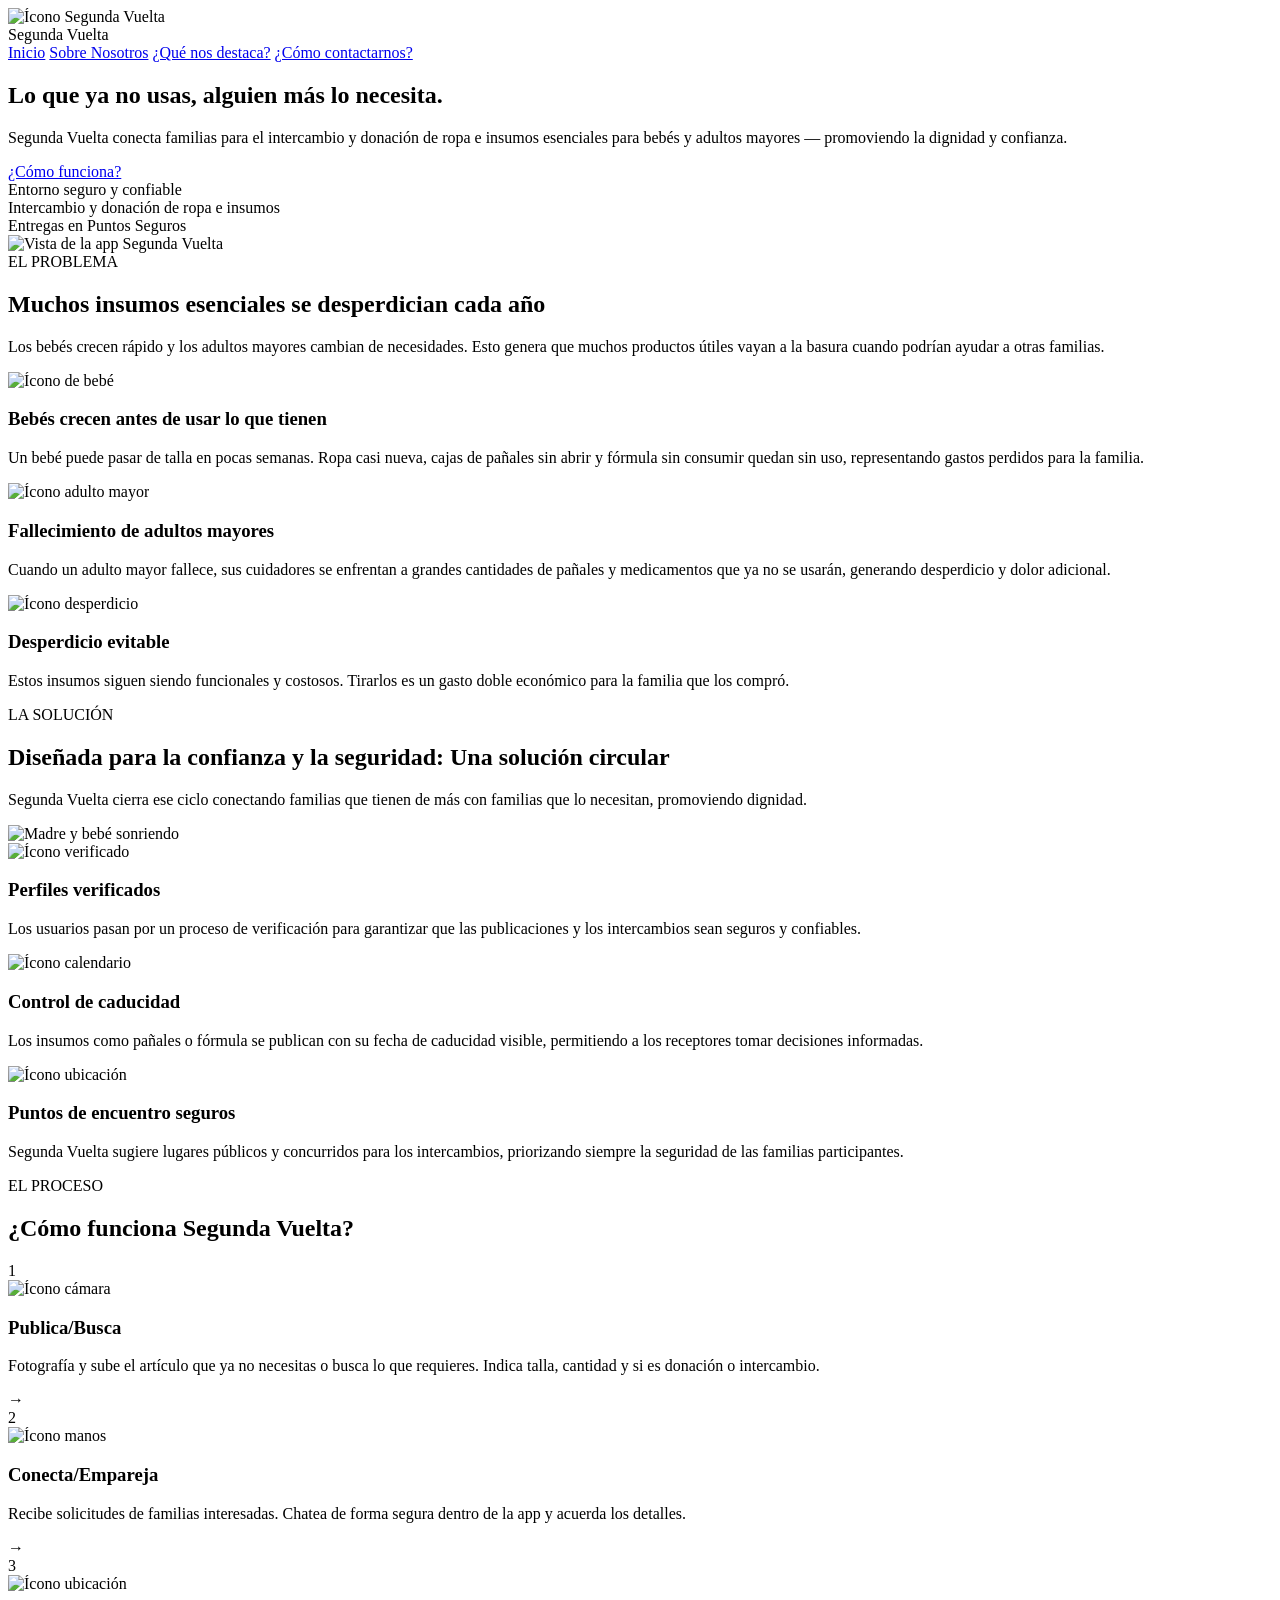
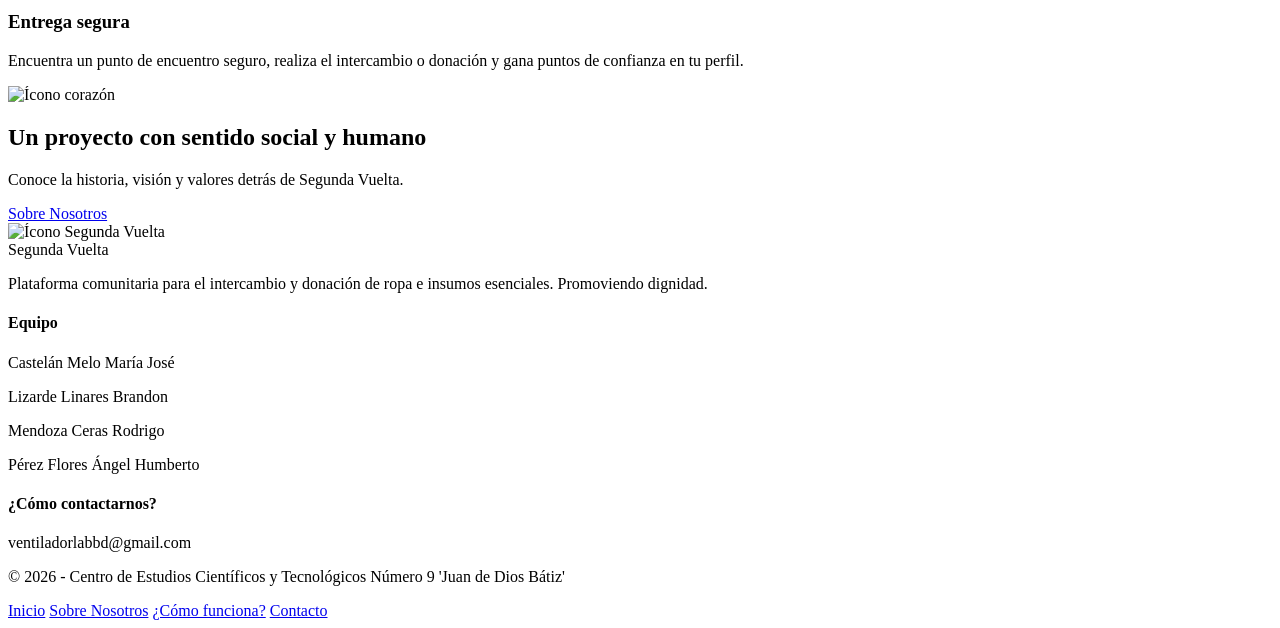
==== index.html @ 8ff1faff "Página principal" ====
<!DOCTYPE html>
<html lang="en">
<head>
    <meta charset="UTF-8">
    <meta name="viewport" content="width=device-width, initial-scale=1.0">
    <title>Segunda Vuelta - Landing Page</title>
    <link rel="stylesheet" href="style.css">
    <!-- Fuente de texto (Google Fonts) -->
    <link rel="preconnect" href="https://fonts.googleapis.com">
    <link rel="preconnect" href="https://fonts.gstatic.com" crossorigin>
    <link href="https://fonts.googleapis.com/css2?family=Plus+Jakarta+Sans:wght@400;500;600;700;800&display=swap" rel="stylesheet">
</head>
<body>
    <!--Aquí esta el header/menú de navegación -->
    <header class="encabezado">
    <div class="contenedor-encabezado">
      
      <!-- Logo del proyecto aquí -->
      <div class="caja-logo">
        <div class="icono-logo">
          <!-- Aquí la imagen para el logo del proyecto -->
        <!-- Alt describe la imagen por si la imagen no se carga, entonces el navegador mostrará el texto 'Ícono Segunda Vuelta'. -->
          <img src="" alt="Ícono Segunda Vuelta" class="imagen-icono-logo">
        </div>
        <span>Segunda Vuelta</span>
      </div>

      <!-- Enlaces de navegación para ir a las otras páginas -->
      <nav class="navegacion-principal">
        <a href="#" class="enlace-navegacion activo">Inicio</a>
        <a href="#" class="enlace-navegacion">Sobre Nosotros</a>
        <a href="#" class="enlace-navegacion">¿Qué nos destaca?</a>
        <a href="#" class="enlace-navegacion">¿Cómo contactarnos?</a>
      </nav>
    </div>
  </header>

    <!-- Sección 1: Hero -->
    <section class="seccion-principal">
    <div class="contenedor-principal">
      
      <!-- Frase para describir el proyecto en una oración, tal vez podría ser el eslogan? -->
      <div class="contenido-principal">
        <h1 class="titulo-principal">
        <!-- Span sirve como un contenedor en línea para agrupar fragmentos de texto o elementos pequeños y aplicarles estilos con CSS o manipularlos con JavaScript. Aquí, aisla la frase que le sigue para resaltarla y que no se pierda el flujo del texto antecesor. -->
          Lo que ya no usas, <span class="resaltado-azul">alguien más lo necesita.</span>
        </h1>
        <p class="descripcion-principal">
          Segunda Vuelta conecta familias para el intercambio y donación de ropa e insumos esenciales para bebés y adultos mayores — promoviendo la dignidad y confianza.
        </p>

        <!-- Este botón es para ir a la sección de "¿Cómo funciona?" que estará en esta misma página. Pongo solo esta porque creo que es la más relevante de todas.-->
        <div class="acciones-principal">
          <a href="#" class="boton-sección1">¿Cómo funciona?</a>
        </div>

        <!-- Frases breves para describir la app -->
        <div class="frases-principal">
          <div class="elemento-frase1">
            <span class="punto-descripción"></span> Entorno seguro y confiable
          </div>
          <div class="elemento-frase2">
            <span class="punto-descripción"></span> Intercambio y donación de ropa e insumos
          </div>
          <div class="elemento-frase3">
            <span class="punto-descripción"></span> Entregas en Puntos Seguros
          </div>
        </div>
      </div>

      <!-- Imagen que actuara como mockup -->
      <div class="imagen-principal-caja">
        <!-- Aquí la imagen del celular (no representa la app real) -->
        <img src="" alt="Vista de la app Segunda Vuelta" class="imagen-celular-placeholder">
      </div>
      
    </div>
  </section>

    <!-- Sección 2: La problemática -->
     <section class="seccion-problema">
    <div class="contenedor">
      <div class="etiqueta-seccion">EL PROBLEMA</div>
      <h2 class="titulo-seccion">Muchos insumos esenciales se desperdician cada año</h2>
      <p class="subtitulo-seccion">
        Los bebés crecen rápido y los adultos mayores cambian de necesidades. Esto genera que muchos productos útiles vayan a la basura cuando podrían ayudar a otras familias.
      </p>

      <!-- 3 tarjetas de el problema -->
      <div class="cuadricula-3-tarjetas">
        
        <div class="tarjeta-estatica">
          <div class="caja-icono-tarjeta">
            <!-- espacio para ícono de bebé -->
            <img src="" alt="Ícono de bebé" class="icono-placeholder">
          </div>
          <h3>Bebés crecen antes de usar lo que tienen</h3>
          <p>Un bebé puede pasar de talla en pocas semanas. Ropa casi nueva, cajas de pañales sin abrir y fórmula sin consumir quedan sin uso, representando gastos perdidos para la familia.</p>
        </div>

        <div class="tarjeta-estatica">
          <div class="caja-icono-tarjeta">
            <!-- espacio para ícono de adulto mayor -->
            <img src="" alt="Ícono adulto mayor" class="icono-placeholder">
          </div>
          <h3>Fallecimiento de adultos mayores</h3>
          <p>Cuando un adulto mayor fallece, sus cuidadores se enfrentan a grandes cantidades de pañales y medicamentos que ya no se usarán, generando desperdicio y dolor adicional.</p>
        </div>

        <div class="tarjeta-estatica">
          <div class="caja-icono-tarjeta">
            <!-- espacio para ícono de desperdicio -->
            <img src="" alt="Ícono desperdicio" class="icono-placeholder">
          </div>
          <h3>Desperdicio evitable</h3>
          <p>Estos insumos siguen siendo funcionales y costosos. Tirarlos es un gasto doble económico para la familia que los compró.</p>
        </div>

      </div>
    </div>
  </section>

    <!-- Sección 3: La solución -->
     <section class="seccion-solucion">
    <div class="contenedor-solucion">
      <!-- Columna Izquierda (Textos e Imagen) -->
      <div class="columna-izquierda-solucion">
        <div class="etiqueta-seccion etiqueta-clara">LA SOLUCIÓN</div>
        <h2 class="titulo-solucion">Diseñada para la confianza y la seguridad: Una solución circular</h2>
        <p class="descripcion-solucion">
          Segunda Vuelta cierra ese ciclo conectando familias que tienen de más con familias que lo necesitan, promoviendo dignidad.
        </p>
        
        <div class="caja-imagen-solucion">
          <!-- Espacio para una imagen -->
          <img src="" alt="Madre y bebé sonriendo" class="imagen-solucion-placeholder">
        </div>
      </div>

      <!-- Columna Derecha (Tarjetas) -->
      <div class="columna-derecha-solucion">
        
        <div class="tarjeta-solucion">
          <div class="caja-icono-solucion">
             <!-- Espacio icono verificación -->
             <img src="" alt="Ícono verificado" class="icono-placeholder">
          </div>
          <div class="textos-tarjeta-solucion">
            <h3>Perfiles verificados</h3>
            <p>Los usuarios pasan por un proceso de verificación para garantizar que las publicaciones y los intercambios sean seguros y confiables.</p>
          </div>
        </div>

        <div class="tarjeta-solucion">
          <div class="caja-icono-solucion">
             <!-- Espacio icono calendario -->
             <img src="" alt="Ícono calendario" class="icono-placeholder">
          </div>
          <div class="textos-tarjeta-solucion">
            <h3>Control de caducidad</h3>
            <p>Los insumos como pañales o fórmula se publican con su fecha de caducidad visible, permitiendo a los receptores tomar decisiones informadas.</p>
          </div>
        </div>

        <div class="tarjeta-solucion">
          <div class="caja-icono-solucion">
             <!-- Espacio icono ubicación -->
             <img src="" alt="Ícono ubicación" class="icono-placeholder">
          </div>
          <div class="textos-tarjeta-solucion">
            <h3>Puntos de encuentro seguros</h3>
            <p>Segunda Vuelta sugiere lugares públicos y concurridos para los intercambios, priorizando siempre la seguridad de las familias participantes.</p>
          </div>
        </div>
      </div>
    </div>
  </section>

    <!-- Sección 4: ¿Cómo funciona? -->
     <section class="seccion-proceso">
    <div class="contenedor">
      <div class="etiqueta-seccion">EL PROCESO</div>
      <h2 class="titulo-seccion">¿Cómo funciona Segunda Vuelta?</h2>

      <div class="cuadricula-proceso">
        <div class="tarjeta-proceso">
          <div class="numero-paso">1</div>
          <div class="caja-icono-proceso">
            <!-- Espacio icono cámara -->
            <img src="" alt="Ícono cámara" class="icono-placeholder">
          </div>
          <h3>Publica/Busca</h3>
          <p>Fotografía y sube el artículo que ya no necesitas o busca lo que requieres. Indica talla, cantidad y si es donación o intercambio.</p>
        </div>

        <div class="flecha-proceso">→</div>
        <div class="tarjeta-proceso">
          <div class="numero-paso">2</div>
          <div class="caja-icono-proceso">
            <!-- Espacio icono manos -->
            <img src="" alt="Ícono manos" class="icono-placeholder">
          </div>
          <h3>Conecta/Empareja</h3>
          <p>Recibe solicitudes de familias interesadas. Chatea de forma segura dentro de la app y acuerda los detalles.</p>
        </div>

        <div class="flecha-proceso">→</div>
        <div class="tarjeta-proceso">
          <div class="numero-paso">3</div>
          <div class="caja-icono-proceso">
            <!-- Espacio icono ubicación -->
            <img src="" alt="Ícono ubicación" class="icono-placeholder">
          </div>
          <h3>Entrega segura</h3>
          <p>Encuentra un punto de encuentro seguro, realiza el intercambio o donación y gana puntos de confianza en tu perfil.</p>
        </div>
      </div>
    </div>
  </section>

    <!-- Sección 5: Pre-footer (aquí también existirá el enlace a 'Sobre Nosotros') -->
     <section class="seccion-prefooter">
    <div class="tarjeta-prefooter">
      <div class="caja-icono-prefooter">
        <!-- Espacio para un ícono-->
        <img src="" alt="Ícono corazón" class="icono-placeholder">
      </div>
      <h2>Un proyecto con sentido social y humano</h2>
      <p>Conoce la historia, visión y valores detrás de Segunda Vuelta.</p>
      <!-- Botón para ir a la página de 'Sobre Nosotros' -->
      <a href="#" class="boton-primario">Sobre Nosotros</a>
    </div>
  </section>

    <!-- Sección 6: Footer -->
     <footer class="pie-pagina">
    <div class="contenedor-pie-pagina">
      
      <!-- Columna 1: Logo y descripción -->
      <div class="columna-marca">
        <div class="caja-logo logo-blanco">
          <div class="icono-logo">
            <!-- Ícono dell logo en footer -->
            <img src="" alt="Ícono Segunda Vuelta" class="imagen-icono-logo">
          </div>
          <span>Segunda Vuelta</span>
        </div>
        <p>Plataforma comunitaria para el intercambio y donación de ropa e insumos esenciales. Promoviendo dignidad.</p>
      </div>

      <!-- Columna 2: Equipo -->
      <div class="columna-equipo">
        <h4>Equipo</h4>
        <p>Castelán Melo María José</p>
        <p>Lizarde Linares Brandon</p>
        <p>Mendoza Ceras Rodrigo</p>
        <p>Pérez Flores Ángel Humberto</p>
      </div>

      <!-- Columna 3: Contacto -->
      <div class="columna-contacto">
        <h4>¿Cómo contactarnos?</h4>
        <p class="item-contacto">ventiladorlabbd@gmail.com</p>
      </div>
    </div>

    <!-- Barra inferior con derechos de autor y links -->
    <div class="barra-inferior-pie">
      <p>© 2026 - Centro de Estudios Científicos y Tecnológicos Número 9 'Juan de Dios Bátiz'</p>
      <div class="enlaces-inferiores">
        <a href="#">Inicio</a>
        <a href="#">Sobre Nosotros</a>
        <a href="#">¿Cómo funciona?</a>
        <a href="#">Contacto</a>
      </div>
    </div>
  </footer>
</body>
</html>
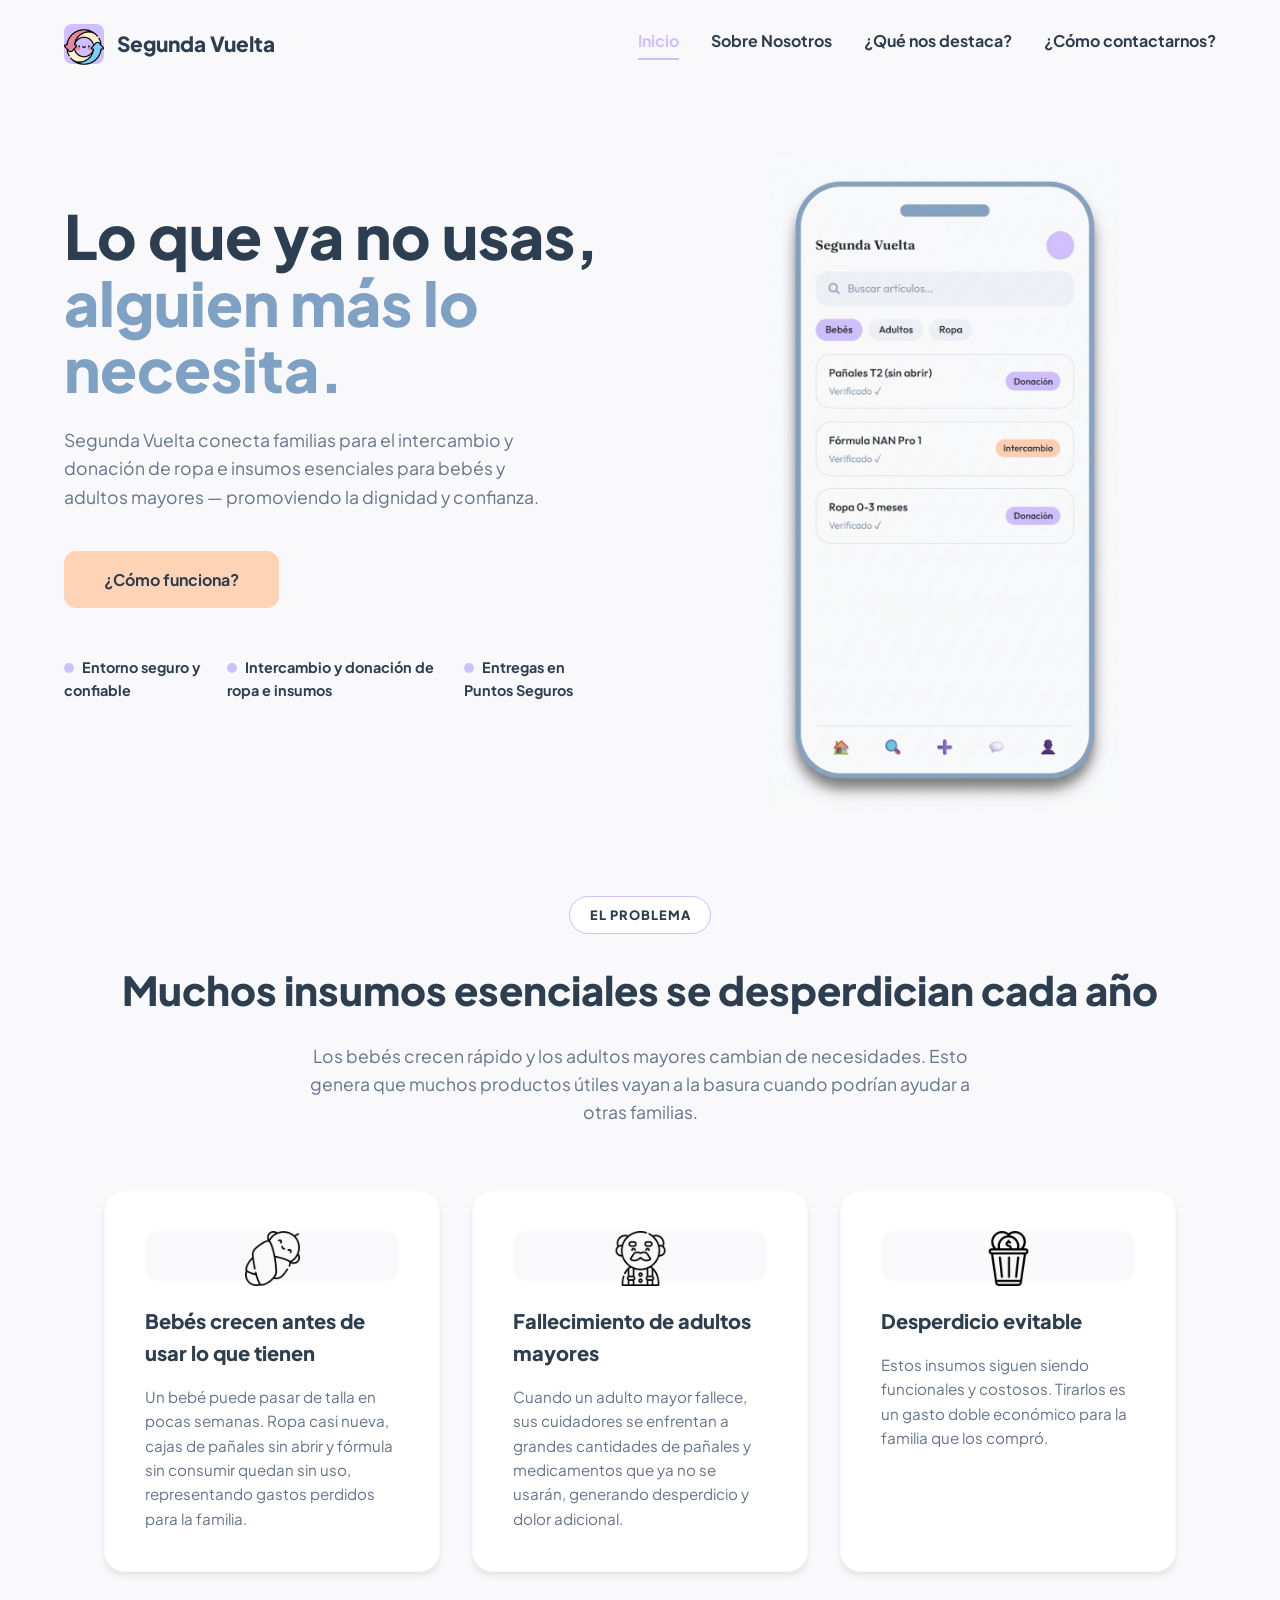
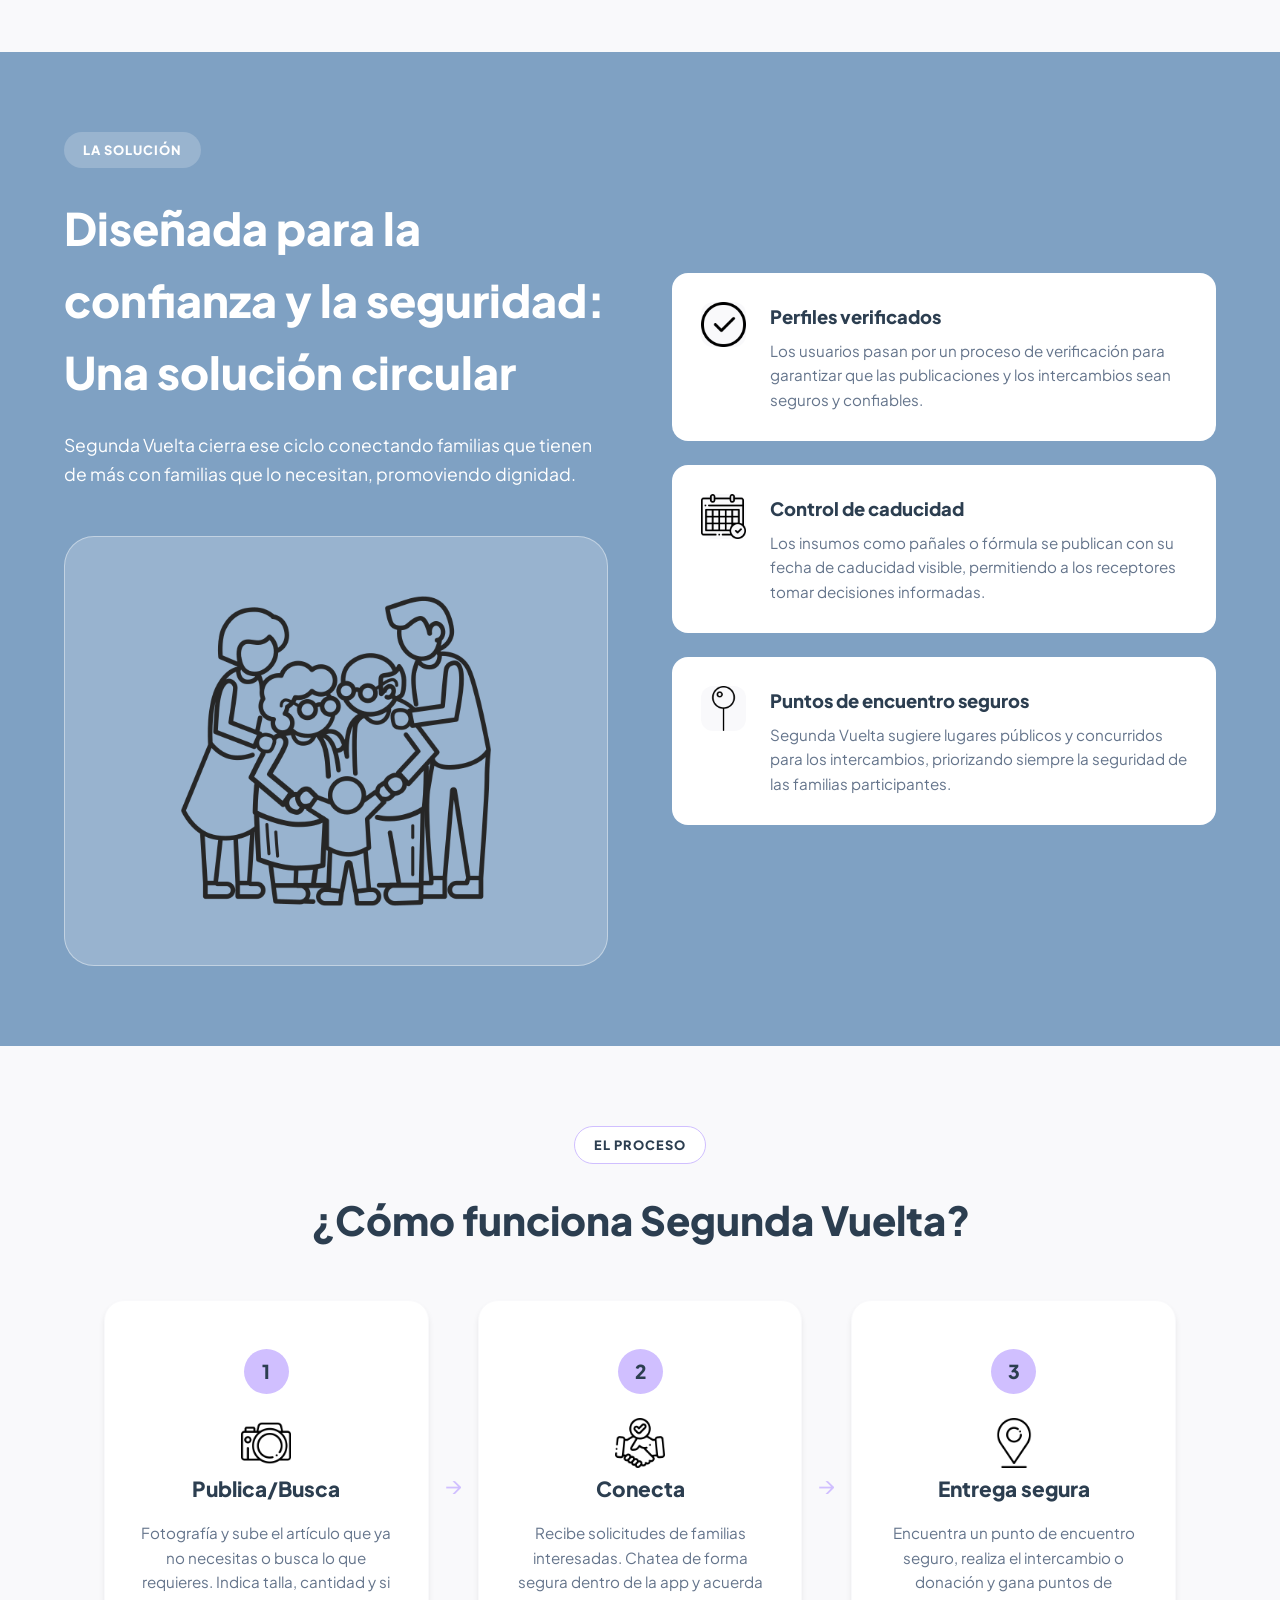
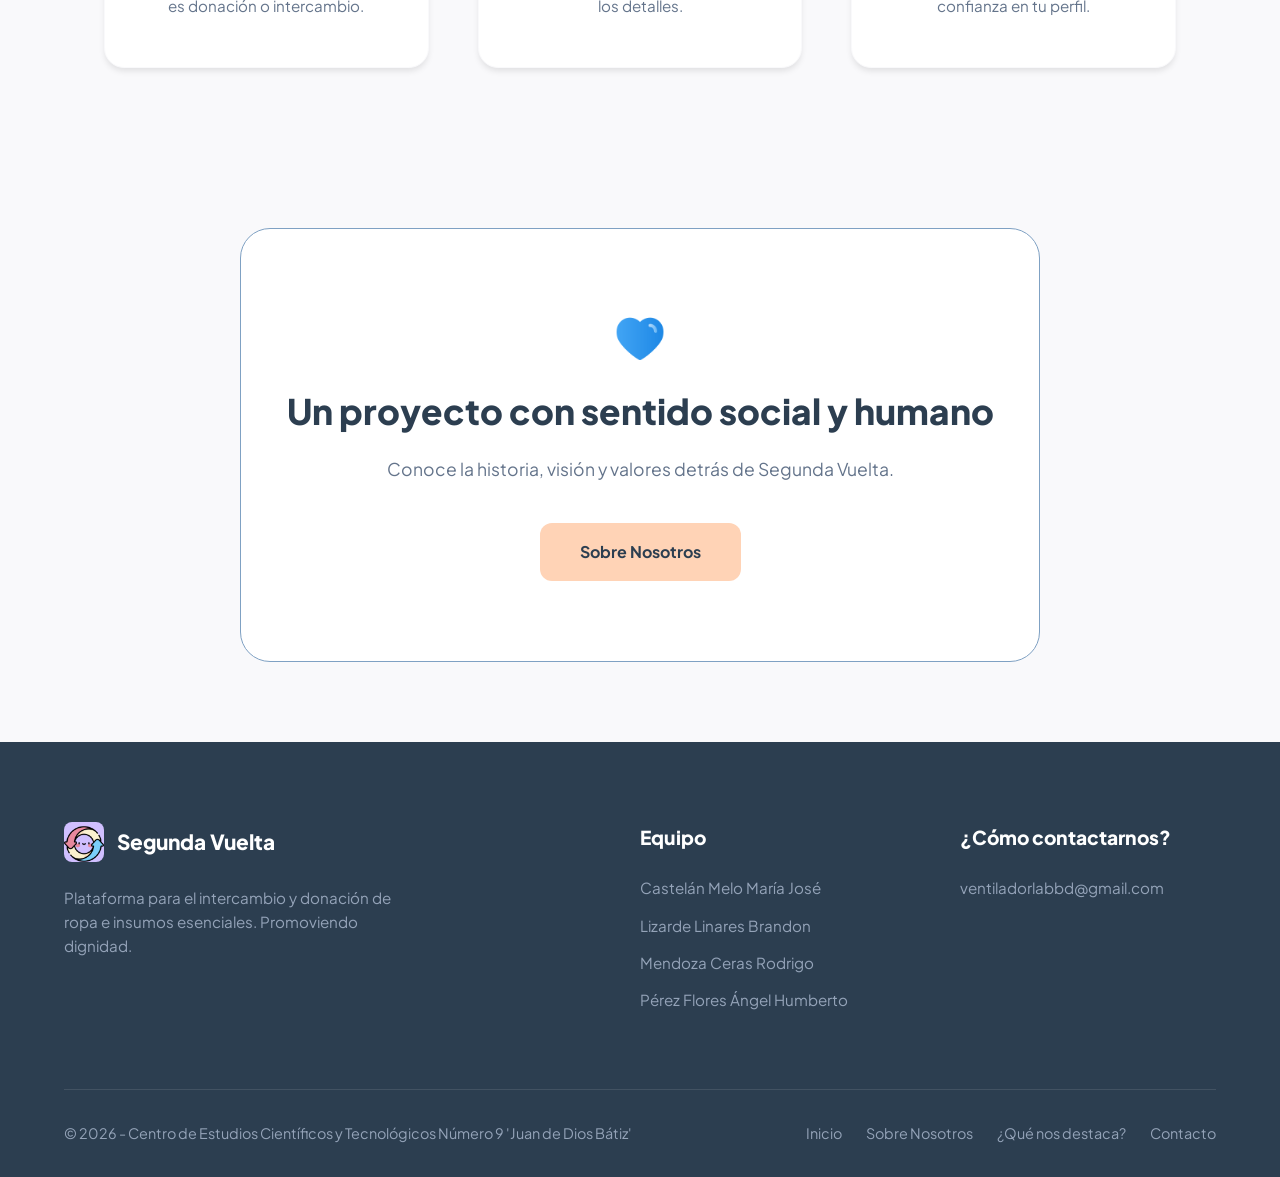
==== commit afd242e6: "Página principal y su css terminado" ====
--- a/index.html
+++ b/index.html
@@ -4,7 +4,7 @@
     <meta charset="UTF-8">
     <meta name="viewport" content="width=device-width, initial-scale=1.0">
     <title>Segunda Vuelta - Landing Page</title>
-    <link rel="stylesheet" href="style.css">
+    <link rel="stylesheet" href="css/style.css">
     <!-- Fuente de texto (Google Fonts) -->
     <link rel="preconnect" href="https://fonts.googleapis.com">
     <link rel="preconnect" href="https://fonts.gstatic.com" crossorigin>
@@ -20,7 +20,7 @@
         <div class="icono-logo">
           <!-- Aquí la imagen para el logo del proyecto -->
         <!-- Alt describe la imagen por si la imagen no se carga, entonces el navegador mostrará el texto 'Ícono Segunda Vuelta'. -->
-          <img src="" alt="Ícono Segunda Vuelta" class="imagen-icono-logo">
+          <img src="imagenes/IconoLogo.png" alt="Ícono Segunda Vuelta" class="imagen-icono-logo">
         </div>
         <span>Segunda Vuelta</span>
       </div>
@@ -30,7 +30,7 @@
         <a href="#" class="enlace-navegacion activo">Inicio</a>
         <a href="#" class="enlace-navegacion">Sobre Nosotros</a>
         <a href="#" class="enlace-navegacion">¿Qué nos destaca?</a>
-        <a href="#" class="enlace-navegacion">¿Cómo contactarnos?</a>
+        <a href="#contacto" class="enlace-navegacion">¿Cómo contactarnos?</a>
       </nav>
     </div>
   </header>
@@ -51,7 +51,7 @@
 
         <!-- Este botón es para ir a la sección de "¿Cómo funciona?" que estará en esta misma página. Pongo solo esta porque creo que es la más relevante de todas.-->
         <div class="acciones-principal">
-          <a href="#" class="boton-sección1">¿Cómo funciona?</a>
+          <a href="#como-funciona" class="boton-sección1">¿Cómo funciona?</a>
         </div>
 
         <!-- Frases breves para describir la app -->
@@ -71,7 +71,7 @@
       <!-- Imagen que actuara como mockup -->
       <div class="imagen-principal-caja">
         <!-- Aquí la imagen del celular (no representa la app real) -->
-        <img src="" alt="Vista de la app Segunda Vuelta" class="imagen-celular-placeholder">
+        <img src="imagenes/Mockup.jpg" alt="Vista de la app Segunda Vuelta" class="imagen-celular-placeholder">
       </div>
       
     </div>
@@ -92,7 +92,7 @@
         <div class="tarjeta-estatica">
           <div class="caja-icono-tarjeta">
             <!-- espacio para ícono de bebé -->
-            <img src="" alt="Ícono de bebé" class="icono-placeholder">
+            <img src="imagenes/bebe.png" alt="Ícono de bebé" class="icono-placeholder">
           </div>
           <h3>Bebés crecen antes de usar lo que tienen</h3>
           <p>Un bebé puede pasar de talla en pocas semanas. Ropa casi nueva, cajas de pañales sin abrir y fórmula sin consumir quedan sin uso, representando gastos perdidos para la familia.</p>
@@ -101,7 +101,7 @@
         <div class="tarjeta-estatica">
           <div class="caja-icono-tarjeta">
             <!-- espacio para ícono de adulto mayor -->
-            <img src="" alt="Ícono adulto mayor" class="icono-placeholder">
+            <img src="imagenes/abuelo.png" alt="Ícono adulto mayor" class="icono-placeholder">
           </div>
           <h3>Fallecimiento de adultos mayores</h3>
           <p>Cuando un adulto mayor fallece, sus cuidadores se enfrentan a grandes cantidades de pañales y medicamentos que ya no se usarán, generando desperdicio y dolor adicional.</p>
@@ -110,7 +110,7 @@
         <div class="tarjeta-estatica">
           <div class="caja-icono-tarjeta">
             <!-- espacio para ícono de desperdicio -->
-            <img src="" alt="Ícono desperdicio" class="icono-placeholder">
+            <img src="imagenes/desperdicio.png" alt="Ícono desperdicio" class="icono-placeholder">
           </div>
           <h3>Desperdicio evitable</h3>
           <p>Estos insumos siguen siendo funcionales y costosos. Tirarlos es un gasto doble económico para la familia que los compró.</p>
@@ -133,7 +133,7 @@
         
         <div class="caja-imagen-solucion">
           <!-- Espacio para una imagen -->
-          <img src="" alt="Madre y bebé sonriendo" class="imagen-solucion-placeholder">
+          <img src="imagenes/familia.png" alt="Imagen" class="imagen-solucion-placeholder">
         </div>
       </div>
 
@@ -143,7 +143,7 @@
         <div class="tarjeta-solucion">
           <div class="caja-icono-solucion">
              <!-- Espacio icono verificación -->
-             <img src="" alt="Ícono verificado" class="icono-placeholder">
+             <img src="imagenes/verificado.png" alt="Ícono verificado" class="icono-placeholder">
           </div>
           <div class="textos-tarjeta-solucion">
             <h3>Perfiles verificados</h3>
@@ -154,7 +154,7 @@
         <div class="tarjeta-solucion">
           <div class="caja-icono-solucion">
              <!-- Espacio icono calendario -->
-             <img src="" alt="Ícono calendario" class="icono-placeholder">
+             <img src="imagenes/calendario.png" alt="Ícono calendario" class="icono-placeholder">
           </div>
           <div class="textos-tarjeta-solucion">
             <h3>Control de caducidad</h3>
@@ -165,7 +165,7 @@
         <div class="tarjeta-solucion">
           <div class="caja-icono-solucion">
              <!-- Espacio icono ubicación -->
-             <img src="" alt="Ícono ubicación" class="icono-placeholder">
+             <img src="imagenes/ubicación.png" alt="Ícono ubicación" class="icono-placeholder">
           </div>
           <div class="textos-tarjeta-solucion">
             <h3>Puntos de encuentro seguros</h3>
@@ -177,7 +177,7 @@
   </section>
 
     <!-- Sección 4: ¿Cómo funciona? -->
-     <section class="seccion-proceso">
+     <section class="seccion-proceso" id="como-funciona">
     <div class="contenedor">
       <div class="etiqueta-seccion">EL PROCESO</div>
       <h2 class="titulo-seccion">¿Cómo funciona Segunda Vuelta?</h2>
@@ -187,7 +187,7 @@
           <div class="numero-paso">1</div>
           <div class="caja-icono-proceso">
             <!-- Espacio icono cámara -->
-            <img src="" alt="Ícono cámara" class="icono-placeholder">
+            <img src="imagenes/camara.png" alt="Ícono cámara" class="icono-placeholder">
           </div>
           <h3>Publica/Busca</h3>
           <p>Fotografía y sube el artículo que ya no necesitas o busca lo que requieres. Indica talla, cantidad y si es donación o intercambio.</p>
@@ -198,9 +198,9 @@
           <div class="numero-paso">2</div>
           <div class="caja-icono-proceso">
             <!-- Espacio icono manos -->
-            <img src="" alt="Ícono manos" class="icono-placeholder">
-          </div>
-          <h3>Conecta/Empareja</h3>
+            <img src="imagenes/acuerdo.png" alt="Ícono manos" class="icono-placeholder">
+          </div>
+          <h3>Conecta</h3>
           <p>Recibe solicitudes de familias interesadas. Chatea de forma segura dentro de la app y acuerda los detalles.</p>
         </div>
 
@@ -209,7 +209,7 @@
           <div class="numero-paso">3</div>
           <div class="caja-icono-proceso">
             <!-- Espacio icono ubicación -->
-            <img src="" alt="Ícono ubicación" class="icono-placeholder">
+            <img src="imagenes/alfiler.png" alt="Ícono ubicación" class="icono-placeholder">
           </div>
           <h3>Entrega segura</h3>
           <p>Encuentra un punto de encuentro seguro, realiza el intercambio o donación y gana puntos de confianza en tu perfil.</p>
@@ -223,7 +223,7 @@
     <div class="tarjeta-prefooter">
       <div class="caja-icono-prefooter">
         <!-- Espacio para un ícono-->
-        <img src="" alt="Ícono corazón" class="icono-placeholder">
+        <img src="imagenes/corazon.png" alt="Ícono corazón" class="icono-placeholder">
       </div>
       <h2>Un proyecto con sentido social y humano</h2>
       <p>Conoce la historia, visión y valores detrás de Segunda Vuelta.</p>
@@ -241,11 +241,11 @@
         <div class="caja-logo logo-blanco">
           <div class="icono-logo">
             <!-- Ícono dell logo en footer -->
-            <img src="" alt="Ícono Segunda Vuelta" class="imagen-icono-logo">
+            <img src="imagenes/IconoLogo.png" alt="Ícono Segunda Vuelta" class="imagen-icono-logo">
           </div>
           <span>Segunda Vuelta</span>
         </div>
-        <p>Plataforma comunitaria para el intercambio y donación de ropa e insumos esenciales. Promoviendo dignidad.</p>
+        <p>Plataforma para el intercambio y donación de ropa e insumos esenciales. Promoviendo dignidad.</p>
       </div>
 
       <!-- Columna 2: Equipo -->
@@ -258,7 +258,7 @@
       </div>
 
       <!-- Columna 3: Contacto -->
-      <div class="columna-contacto">
+      <div class="columna-contacto" id="contacto">
         <h4>¿Cómo contactarnos?</h4>
         <p class="item-contacto">ventiladorlabbd@gmail.com</p>
       </div>
@@ -270,8 +270,8 @@
       <div class="enlaces-inferiores">
         <a href="#">Inicio</a>
         <a href="#">Sobre Nosotros</a>
-        <a href="#">¿Cómo funciona?</a>
-        <a href="#">Contacto</a>
+        <a href="#">¿Qué nos destaca?</a>
+        <a href="#contacto">Contacto</a>
       </div>
     </div>
   </footer>
--- a/css/style.css
+++ b/css/style.css
@@ -0,0 +1,602 @@
+/* Definición de las variables de la paleta de colores */
+:root {
+  /* color oscuro principal (texto y footer) */
+  --color-texto-oscuro: #2c3e50; 
+  /* un gris para textos secundarios */
+  --color-texto-claro: #64748b; 
+  /* lila/morado */
+  --color-lila: #d0bfff; 
+  /* durazno/naranja claro */
+  --color-durazno: #ffd3b6; 
+  /* blanco/fondo principal */
+  --color-fondo: #f9f9fb; 
+  /* fondo para secciones secundarias, si lo necesitas. puedes usar el mismo fondo si prefieres todo uniforme */
+  --color-fondo-secundario: #f9f9fb;
+  /* azul medio (para la sección de la solución) */
+  --color-fondo-solucion: #7fa1c3;
+  /* azul oscuro para el footer */
+  --color-footer: #2c3e50;
+  /* blanco puro */
+  --blanco: #ffffff;
+  
+  /* esta variable nos ayuda a que todas las animaciones duren lo mismo y se vean fluidas */
+  --transicion-suave: all 0.3s ease;
+  --sombra: 0 4px 6px -1px rgba(0, 0, 0, 0.1);
+  --sombra-fuerte: 0 10px 15px -3px rgba(0, 0, 0, 0.1);
+}
+
+/* reseteo básico para eliminar márgenes que los navegadores ponen por defecto */
+* {
+  margin: 0;
+  padding: 0;
+  box-sizing: border-box;
+}
+
+body {
+  font-family: 'Plus Jakarta Sans', sans-serif;
+  background-color: var(--color-fondo);
+  color: var(--color-texto-oscuro);
+  line-height: 1.6;
+}
+
+/* header y navegación*/
+.encabezado {
+  padding: 1.5rem 5%;
+  background-color: var(--color-fondo);
+  /* position sticky hace que el menú se quede fijo arriba al bajar por la página */
+  position: sticky;
+  top: 0;
+  z-index: 100;
+}
+
+.contenedor-encabezado {
+  /* flexbox alinea el logo a la izquierda y el menú a la derecha */
+  display: flex;
+  justify-content: space-between;
+  align-items: center;
+  max-width: 1200px;
+  margin: 0 auto;
+}
+
+.caja-logo {
+  display: flex;
+  align-items: center;
+  gap: 0.8rem;
+  font-weight: 800;
+  font-size: 1.3rem;
+}
+
+.icono-logo {
+  width: 40px;
+  height: 40px;
+  background-color: var(--color-lila);
+  border-radius: 8px;
+}
+
+.navegacion-principal {
+  display: flex;
+  gap: 2rem;
+  align-items: center;
+}
+
+.enlace-navegacion {
+  text-decoration: none;
+  color: var(--color-texto-oscuro);
+  font-weight: 700;
+  padding-bottom: 4px;
+  border-bottom: 2px solid transparent;
+  /* transition hace que el cambio a lila no sea de golpe */
+  transition: var(--transicion-suave);
+}
+
+/* al pasar el cursor o estar activo, se pone lila y subraya */
+.enlace-navegacion:hover,
+.enlace-navegacion.activo {
+  color: var(--color-lila);
+  border-bottom: 2px solid var(--color-lila);
+}
+
+/* sección 1: hero (inicio) */
+.seccion-principal {
+  padding: 4rem 5%;
+}
+
+.contenedor-principal {
+  /* grid divide la pantalla en dos columnas iguales para texto e imagen */
+  display: grid;
+  grid-template-columns: 1fr 1fr;
+  gap: 4rem;
+  max-width: 1200px;
+  margin: 0 auto;
+  align-items: center;
+}
+
+.titulo-principal {
+  font-size: 3.8rem;
+  line-height: 1.1;
+  margin-bottom: 1.5rem;
+  font-weight: 800;
+}
+
+.resaltado-azul {
+  color: var(--color-fondo-solucion);
+}
+
+.descripcion-principal {
+  font-size: 1.1rem;
+  color: var(--color-texto-claro);
+  margin-bottom: 2.5rem;
+  max-width: 90%;
+}
+
+.acciones-principal {
+  margin-bottom: 3rem;
+}
+
+/* este es el botón modificado con el color durazno */
+.boton-sección1, .boton-primario {
+  display: inline-block;
+  background-color: var(--color-durazno);
+  color: var(--color-texto-oscuro);
+  text-decoration: none;
+  padding: 1rem 2.5rem;
+  border-radius: 12px;
+  font-weight: 700;
+  /* preparamos la animación para el hover */
+  transition: var(--transicion-suave);
+}
+
+.boton-sección1:hover, .boton-primario:hover {
+  /* scale agranda el botón un 5% al poner el cursor encima */
+  transform: scale(1.05);
+  box-shadow: var(--sombra);
+}
+
+.frases-principal {
+  display: flex;
+  gap: 1.5rem;
+  font-size: 0.9rem;
+  font-weight: 700;
+}
+
+.punto-descripción {
+  display: inline-block;
+  width: 10px;
+  height: 10px;
+  background-color: var(--color-lila);
+  border-radius: 50%;
+  margin-right: 5px;
+}
+
+.imagen-principal-caja {
+  background-color: var(--color-fondo-secundario);
+  border-radius: 30px;
+  height: 600px;
+}
+
+/*clases generales para secciones */
+.contenedor {
+  max-width: 1200px;
+  margin: 0 auto;
+  padding: 5rem 5%;
+  text-align: center;
+}
+
+.etiqueta-seccion {
+  display: inline-block;
+  background-color: var(--blanco);
+  color: var(--color-texto-oscuro);
+  padding: 0.5rem 1.2rem;
+  border-radius: 20px;
+  font-size: 0.8rem;
+  font-weight: 800;
+  letter-spacing: 1px;
+  margin-bottom: 1.5rem;
+  border: 1px solid var(--color-lila);
+}
+
+.titulo-seccion {
+  font-size: 2.5rem;
+  margin-bottom: 1.2rem;
+  font-weight: 800;
+}
+
+.subtitulo-seccion {
+  color: var(--color-texto-claro);
+  max-width: 700px;
+  margin: 0 auto 4rem auto;
+  font-size: 1.1rem;
+}
+
+/*sección 2: el problema */
+.seccion-problema {
+  background-color: var(--color-fondo);
+}
+
+.cuadricula-3-tarjetas {
+  display: grid;
+  /* genera exactamente 3 columnas del mismo ancho */
+  grid-template-columns: repeat(3, 1fr);
+  gap: 2rem;
+  text-align: left;
+}
+
+.tarjeta-estatica {
+  background-color: var(--blanco);
+  padding: 2.5rem;
+  border-radius: 20px;
+  box-shadow: var(--sombra);
+  border: 1px solid var(--color-fondo);
+}
+
+.caja-icono-tarjeta {
+  width: 50px;
+  height: 50px;
+  background-color: var(--color-fondo);
+  border-radius: 12px;
+  margin-bottom: 1.5rem;
+}
+
+.tarjeta-estatica h3 {
+  font-size: 1.25rem;
+  margin-bottom: 1rem;
+  font-weight: 800;
+}
+
+.tarjeta-estatica p {
+  color: var(--color-texto-claro);
+  font-size: 0.95rem;
+}
+
+/* sección 3: la solución */
+.seccion-solucion {
+  background-color: var(--color-fondo-solucion);
+  padding: 5rem 5%;
+}
+
+.contenedor-solucion {
+  max-width: 1200px;
+  margin: 0 auto;
+  display: grid;
+  grid-template-columns: 1fr 1fr;
+  gap: 4rem;
+  align-items: center;
+}
+
+.etiqueta-clara {
+  background-color: rgba(255, 255, 255, 0.2);
+  color: var(--blanco);
+  border: none;
+}
+
+.titulo-solucion {
+  color: var(--blanco);
+  font-size: 2.8rem;
+  margin-bottom: 1.5rem;
+  font-weight: 800;
+}
+
+.descripcion-solucion {
+  color: var(--blanco);
+  font-size: 1.1rem;
+  margin-bottom: 3rem;
+}
+
+.caja-imagen-solucion {
+  width: 100%;
+  height: auto;
+  background-color: rgba(255, 255, 255, 0.2);
+  border-radius: 30px;
+  border: 1px solid rgba(255, 255, 255, 0.4);
+ 
+  text-align: center;
+  padding: 1.5rem; 
+  margin-top: 2rem;
+}
+
+.columna-derecha-solucion {
+  display: flex;
+  /* flex-direction column apila las tarjetas una sobre otra */
+  flex-direction: column;
+  gap: 1.5rem;
+}
+
+.tarjeta-solucion {
+  background-color: var(--blanco);
+  padding: 1.8rem;
+  border-radius: 16px;
+  display: flex;
+  gap: 1.5rem;
+  align-items: flex-start;
+}
+
+.caja-icono-solucion {
+  width: 45px;
+  height: 45px;
+  background-color: var(--color-fondo); 
+  border-radius: 12px;
+  flex-shrink: 0; /* evita que el icono se aplaste si hay mucho texto */
+}
+
+.textos-tarjeta-solucion h3 {
+  font-size: 1.15rem;
+  margin-bottom: 0.5rem;
+  font-weight: 800;
+}
+
+.textos-tarjeta-solucion p {
+  color: var(--color-texto-claro);
+  font-size: 0.95rem;
+}
+
+/* sección 4: ¿cómo funciona?*/
+.seccion-proceso {
+  background-color: var(--color-fondo);
+}
+
+.cuadricula-proceso {
+  display: flex;
+  justify-content: space-between;
+  align-items: center;
+  gap: 1rem;
+  margin-top: 3rem;
+}
+
+.tarjeta-proceso {
+  flex: 1; /* hace que todas las tarjetas midan lo mismo */
+  background-color: var(--blanco);
+  padding: 3rem 2rem;
+  border-radius: 20px;
+  box-shadow: var(--sombra);
+  border: 1px solid var(--color-fondo);
+  /*transición para el hover */
+  transition: var(--transicion-suave);
+  cursor: pointer;
+}
+
+/* al pasar el cursor, la tarjeta se vuelve azul oscuro y se levanta un poco */
+.tarjeta-proceso:hover {
+  background-color: var(--color-texto-oscuro);
+  transform: translateY(-8px);
+  box-shadow: var(--sombra-fuerte);
+}
+
+/* forza a que el texto dentro de la tarjeta se vuelva blanco al hacer hover para que se lea bien */
+.tarjeta-proceso:hover h3,
+.tarjeta-proceso:hover p {
+  color: var(--blanco);
+}
+
+.numero-paso {
+  width: 45px;
+  height: 45px;
+  background-color: var(--color-lila);
+  color: var(--color-texto-oscuro);
+  border-radius: 50%;
+  display: flex;
+  justify-content: center;
+  align-items: center;
+  font-weight: 800;
+  font-size: 1.2rem;
+  margin: 0 auto 1.5rem auto;
+  transition: var(--transicion-suave);
+}
+
+/* se invierten los colores del número al hacer hover */
+.tarjeta-proceso:hover .numero-paso {
+  background-color: var(--blanco);
+  color: var(--color-texto-oscuro);
+}
+
+.caja-icono-proceso {
+  height: 30px;
+  margin-bottom: 1.5rem;
+}
+
+.tarjeta-proceso h3 {
+  font-size: 1.3rem;
+  margin-bottom: 1rem;
+  font-weight: 800;
+  transition: var(--transicion-suave);
+}
+
+.tarjeta-proceso p {
+  color: var(--color-texto-claro);
+  font-size: 0.95rem;
+  transition: var(--transicion-suave);
+}
+
+.flecha-proceso {
+  color: var(--color-lila);
+  font-size: 1.5rem;
+}
+
+/* sección 5: pre-footer*/
+.seccion-prefooter {
+  padding: 5rem 5%;
+  background-color: var(--color-fondo);
+}
+
+.tarjeta-prefooter {
+  max-width: 800px;
+  margin: 0 auto;
+  text-align: center;
+  padding: 5rem 2rem;
+  border-radius: 30px;
+  background-color: var(--blanco);
+  border: 1px solid var(--color-fondo-solucion);
+}
+
+.caja-icono-prefooter {
+  width: 50px;
+  height: 50px;
+  margin: 0 auto 1.5rem auto;
+}
+
+.tarjeta-prefooter h2 {
+  font-size: 2.2rem;
+  margin-bottom: 1rem;
+  font-weight: 800;
+}
+
+.tarjeta-prefooter p {
+  color: var(--color-texto-claro);
+  margin-bottom: 2.5rem;
+  font-size: 1.1rem;
+}
+
+/* sección 6: footer */
+.pie-pagina {
+  background-color: var(--color-footer);
+  color: var(--blanco);
+  padding: 5rem 5% 2rem 5%;
+}
+
+.contenedor-pie-pagina {
+  max-width: 1200px;
+  margin: 0 auto;
+  display: grid;
+  grid-template-columns: 2fr 1fr 1fr;
+  gap: 4rem;
+  margin-bottom: 4rem;
+}
+
+.logo-blanco {
+  color: var(--blanco);
+  margin-bottom: 1.5rem;
+}
+
+.columna-marca p {
+  color: #94a3b8;
+  font-size: 0.95rem;
+  max-width: 350px;
+}
+
+.columna-equipo h4, .columna-contacto h4 {
+  font-size: 1.2rem;
+  margin-bottom: 1.5rem;
+  font-weight: 800;
+}
+
+.columna-equipo p, .columna-contacto p {
+  color: #94a3b8;
+  margin-bottom: 0.8rem;
+  font-size: 0.95rem;
+}
+
+.barra-inferior-pie {
+  max-width: 1200px;
+  margin: 0 auto;
+  padding-top: 2rem;
+  border-top: 1px solid rgba(255, 255, 255, 0.1);
+  display: flex;
+  justify-content: space-between;
+  align-items: center;
+  font-size: 0.9rem;
+  color: #94a3b8;
+}
+
+.enlaces-inferiores {
+  display: flex;
+  gap: 1.5rem;
+}
+
+.enlaces-inferiores a, .item-contacto {
+  color: #94a3b8;
+  text-decoration: none;
+  /*cambiar a morado/lila */
+  transition: color 0.3s ease;
+}
+
+/* al colocar el cursor en los elementos del footer se vuelven lila */
+.enlaces-inferiores a:hover,
+.item-contacto:hover {
+  color: var(--color-lila);
+  cursor: pointer;
+}
+
+/*Código para q las iamagenes no se vean gigantes */
+
+/*evita que cualquier imagen sea más grande que su contenedor */
+img {
+  max-width: 100%;
+  height: auto;
+}
+
+/*Logo Principal */
+.caja-logo img, 
+img.icono-logo {
+  width: 45px; 
+  height: 45px;
+  object-fit: contain; /* Asegura que no se deforme */
+  border-radius: 8px; /* Mantiene los bordes redondeados */
+}
+
+/*Mockup del celular*/
+.imagen-celular-placeholder {
+  max-width: 100%;/* Evita que se salga de su contenedor */
+  height: auto;/* Mantiene la proporción sin deformarse */
+  width: 350px;
+  display: block;
+  margin: 0 auto; /* Esto centra la imagen dentro de su caja */
+}
+
+/*bebe, abuelo, desperdicio */
+.icono-placeholder {
+  width: 55px;
+  height: 55px;
+  object-fit: contain;
+  display: block;          
+  margin: 0 auto 1rem auto; 
+}
+
+.caja-icono-tarjeta {
+  text-align: center; 
+  width: 100%;  
+}
+
+/*imagen de la familia*/
+.imagen-solucion-placeholder {
+ width: 100%;             
+  max-width: 380px;       
+  height: auto;            
+  object-fit: contain;    
+  display: block;         
+  margin: 0 auto;
+} 
+
+.caja-imagen-solucion {
+    text-align: center; 
+    width: 100%;
+    display: flex;
+    justify-content: center; /* Fuerza el centrado con Flexbox */
+}
+
+/* verificado, calendario, ubicación */
+.tarjeta-solucion img,
+.caja-icono-solucion img,
+img.caja-icono-solucion {
+  width: 45px;
+  height: 45px;
+  object-fit: contain;
+}
+
+/*camara, acuerdo, alfiler */
+.tarjeta-proceso img,
+.caja-icono-proceso img,
+img.caja-icono-proceso {
+  width: 50px;
+  height: 50px;
+  object-fit: contain;
+  margin-bottom: 1.5rem;
+}
+
+/*logo footer*/
+.tarjeta-prefooter img,
+.caja-icono-prefooter img,
+img.caja-icono-prefooter {
+  width: 60px;
+  height: 60px;
+  object-fit: contain;
+  margin-bottom: 1.5rem;
+}
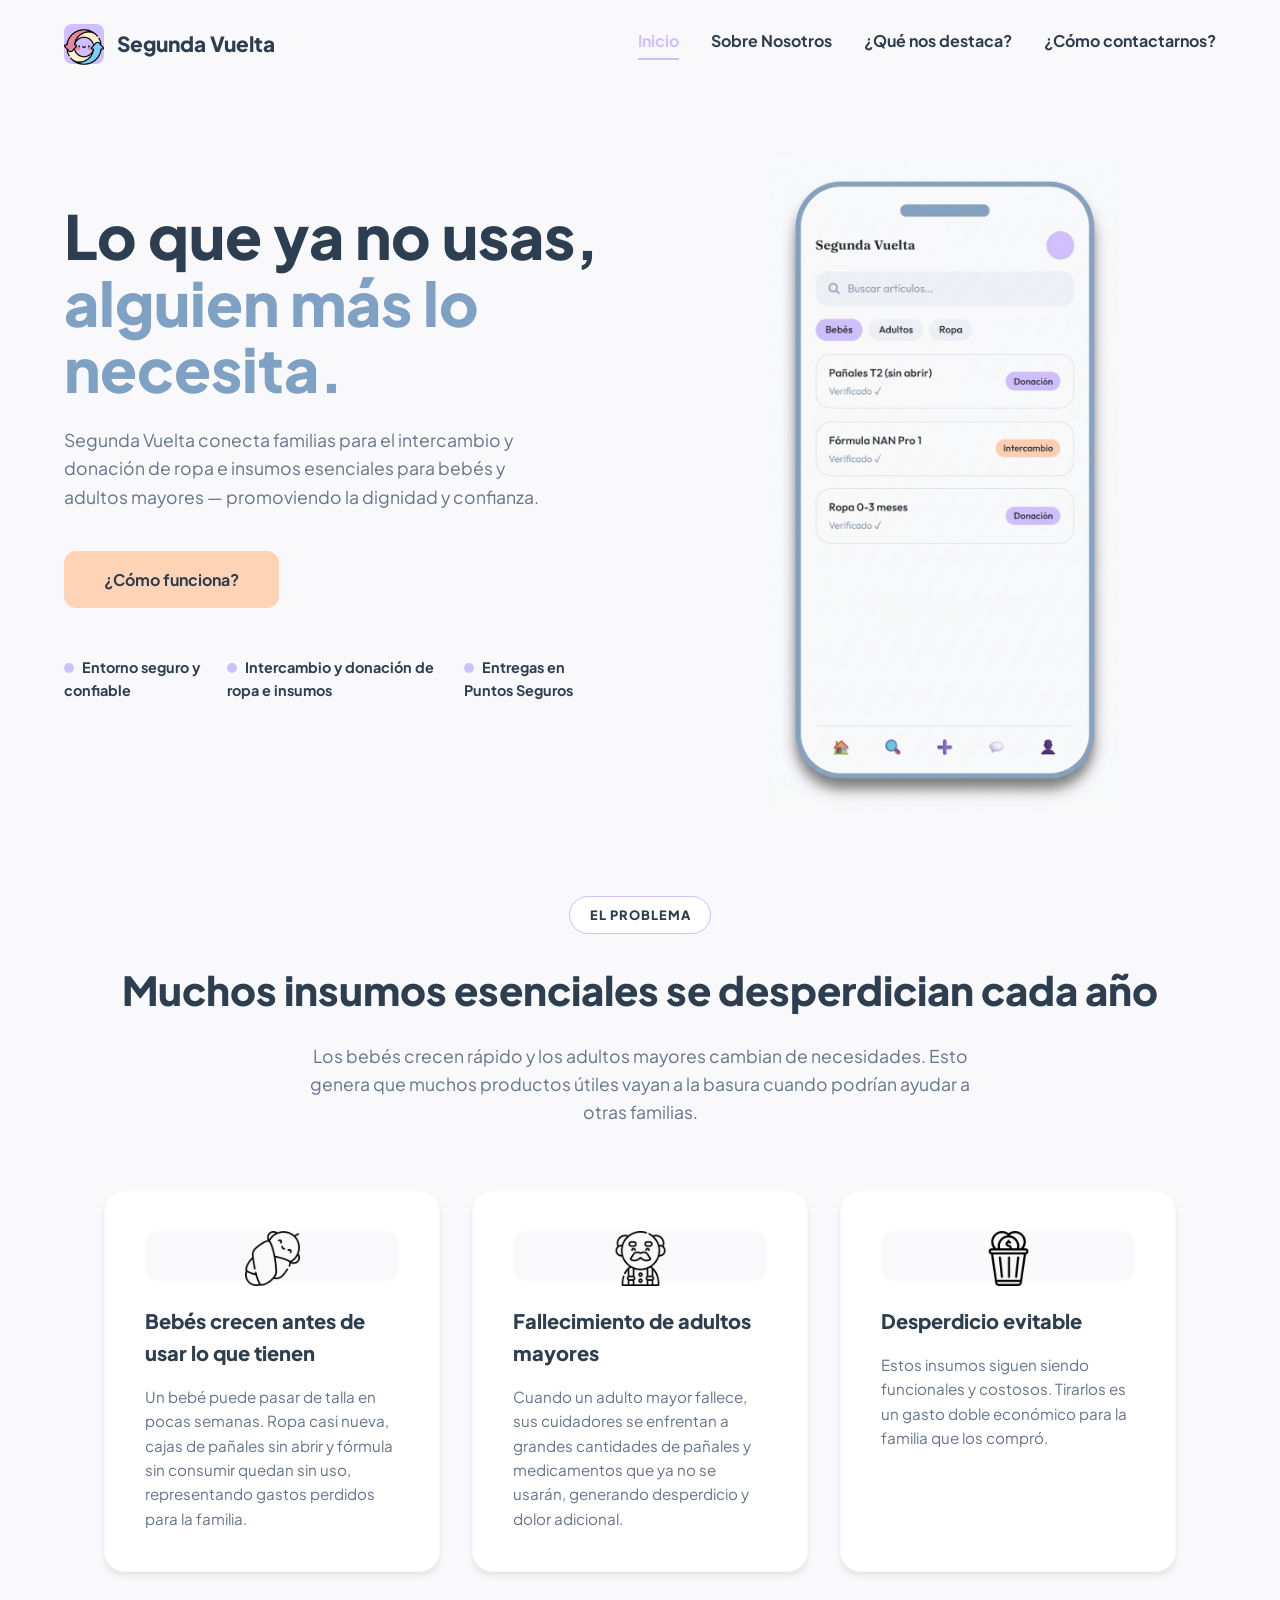
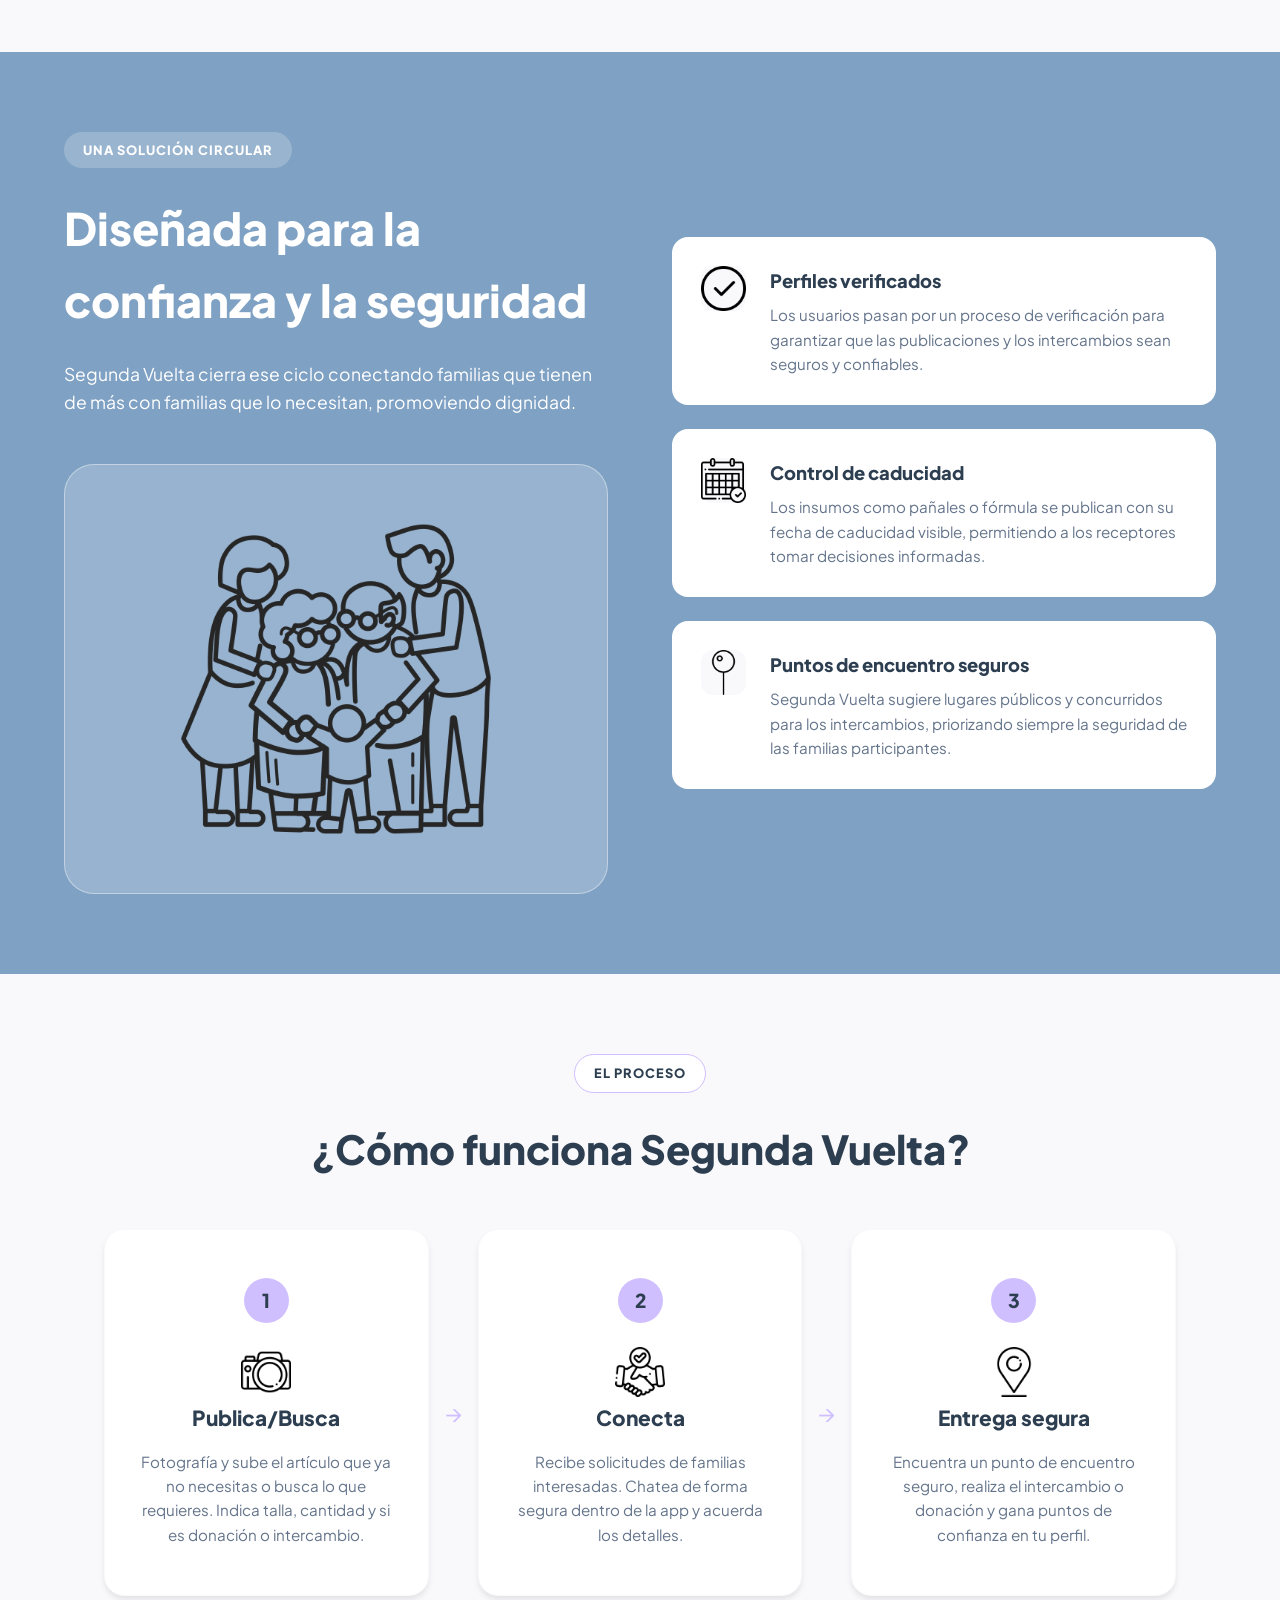
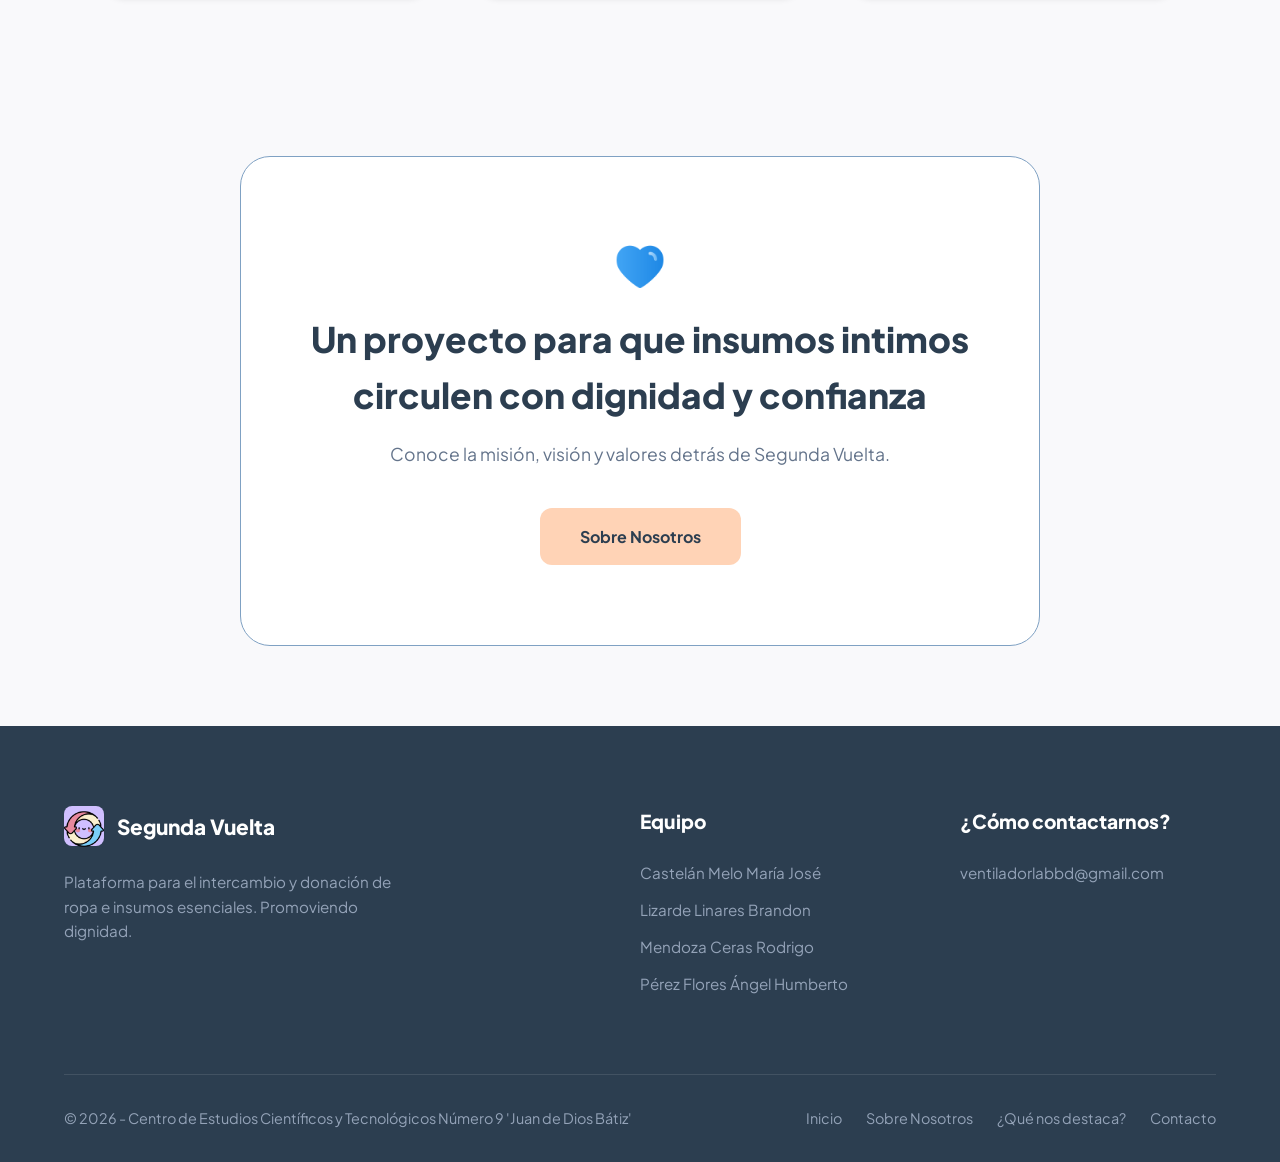
==== commit 5ea19747: "agrego páginas nosotros y que nos destaca, asi como sus css" ====
--- a/index.html
+++ b/index.html
@@ -27,10 +27,10 @@
 
       <!-- Enlaces de navegación para ir a las otras páginas -->
       <nav class="navegacion-principal">
-        <a href="#" class="enlace-navegacion activo">Inicio</a>
-        <a href="#" class="enlace-navegacion">Sobre Nosotros</a>
-        <a href="#" class="enlace-navegacion">¿Qué nos destaca?</a>
-        <a href="#contacto" class="enlace-navegacion">¿Cómo contactarnos?</a>
+        <a href="index.html" class="enlace-navegacion activo">Inicio</a>
+        <a href="nosotros.html" class="enlace-navegacion">Sobre Nosotros</a>
+        <a href="que-nos-destaca.html" class="enlace-navegacion">¿Qué nos destaca?</a>
+        <a href="index.html#contacto" class="enlace-navegacion">¿Cómo contactarnos?</a>
       </nav>
     </div>
   </header>
@@ -71,6 +71,7 @@
       <!-- Imagen que actuara como mockup -->
       <div class="imagen-principal-caja">
         <!-- Aquí la imagen del celular (no representa la app real) -->
+        <!-- Nota por si alguien lee el código: la hice con IA🥺🥺, pérdon-->
         <img src="imagenes/Mockup.jpg" alt="Vista de la app Segunda Vuelta" class="imagen-celular-placeholder">
       </div>
       
@@ -125,8 +126,8 @@
     <div class="contenedor-solucion">
       <!-- Columna Izquierda (Textos e Imagen) -->
       <div class="columna-izquierda-solucion">
-        <div class="etiqueta-seccion etiqueta-clara">LA SOLUCIÓN</div>
-        <h2 class="titulo-solucion">Diseñada para la confianza y la seguridad: Una solución circular</h2>
+        <div class="etiqueta-seccion etiqueta-clara">UNA SOLUCIÓN CIRCULAR</div>
+        <h2 class="titulo-solucion">Diseñada para la confianza y la seguridad</h2>
         <p class="descripcion-solucion">
           Segunda Vuelta cierra ese ciclo conectando familias que tienen de más con familias que lo necesitan, promoviendo dignidad.
         </p>
@@ -225,10 +226,9 @@
         <!-- Espacio para un ícono-->
         <img src="imagenes/corazon.png" alt="Ícono corazón" class="icono-placeholder">
       </div>
-      <h2>Un proyecto con sentido social y humano</h2>
-      <p>Conoce la historia, visión y valores detrás de Segunda Vuelta.</p>
-      <!-- Botón para ir a la página de 'Sobre Nosotros' -->
-      <a href="#" class="boton-primario">Sobre Nosotros</a>
+      <h2>Un proyecto para que insumos intimos circulen con dignidad y confianza</h2>
+      <p>Conoce la misión, visión y valores detrás de Segunda Vuelta.</p>
+      <a href="nosotros.html" class="boton-primario">Sobre Nosotros</a>
     </div>
   </section>
 
@@ -264,7 +264,7 @@
       </div>
     </div>
 
-    <!-- Barra inferior con derechos de autor y links -->
+    <!-- Barra inferior con links -->
     <div class="barra-inferior-pie">
       <p>© 2026 - Centro de Estudios Científicos y Tecnológicos Número 9 'Juan de Dios Bátiz'</p>
       <div class="enlaces-inferiores">
--- a/css/style.css
+++ b/css/style.css
@@ -1,25 +1,18 @@
 /* Definición de las variables de la paleta de colores */
 :root {
-  /* color oscuro principal (texto y footer) */
   --color-texto-oscuro: #2c3e50; 
-  /* un gris para textos secundarios */
   --color-texto-claro: #64748b; 
-  /* lila/morado */
   --color-lila: #d0bfff; 
-  /* durazno/naranja claro */
   --color-durazno: #ffd3b6; 
   /* blanco/fondo principal */
   --color-fondo: #f9f9fb; 
-  /* fondo para secciones secundarias, si lo necesitas. puedes usar el mismo fondo si prefieres todo uniforme */
   --color-fondo-secundario: #f9f9fb;
-  /* azul medio (para la sección de la solución) */
   --color-fondo-solucion: #7fa1c3;
-  /* azul oscuro para el footer */
   --color-footer: #2c3e50;
   /* blanco puro */
   --blanco: #ffffff;
   
-  /* esta variable nos ayuda a que todas las animaciones duren lo mismo y se vean fluidas */
+  /* esta variable ayuda a que todas las animaciones duren lo mismo y se vean fluidas */
   --transicion-suave: all 0.3s ease;
   --sombra: 0 4px 6px -1px rgba(0, 0, 0, 0.1);
   --sombra-fuerte: 0 10px 15px -3px rgba(0, 0, 0, 0.1);
@@ -133,7 +126,6 @@
   margin-bottom: 3rem;
 }
 
-/* este es el botón modificado con el color durazno */
 .boton-sección1, .boton-primario {
   display: inline-block;
   background-color: var(--color-durazno);
@@ -142,7 +134,6 @@
   padding: 1rem 2.5rem;
   border-radius: 12px;
   font-weight: 700;
-  /* preparamos la animación para el hover */
   transition: var(--transicion-suave);
 }
 
@@ -174,7 +165,6 @@
   height: 600px;
 }
 
-/*clases generales para secciones */
 .contenedor {
   max-width: 1200px;
   margin: 0 auto;
@@ -599,4 +589,120 @@
   height: 60px;
   object-fit: contain;
   margin-bottom: 1.5rem;
+}
+
+
+/* PÁGINA DE NOSOTROS: ESTILOS */
+
+.seccion-conocenos {
+  padding: 4rem 2rem;
+  text-align: center; 
+  background-color: var(--color-fondo);
+}
+
+.titulo-conocenos {
+  font-size: 3rem;
+  font-weight: 800; 
+  color: var(--color-texto-oscuro);
+  margin-bottom: 3rem;
+}
+
+.columna-valores {
+  display: flex;
+  flex-direction: column; /* Esto obliga a los elementos a ir hacia abajo */
+  align-items: center;    /* Centra los bloques horizontalmente */
+  gap: 2.5rem;            /* Espacio de separación entre bloque y bloque */
+  max-width: 1200px;
+  margin: 0 auto;
+}
+
+.bloque-info {
+  background-color: var(--blanco); 
+  border-radius: 20px;
+  padding: 3rem 2rem;
+  width: 80%;             
+  max-width: 800px;       
+  box-shadow: var(--sombra); 
+  border-top: 6px solid var(--color-fondo-solucion); 
+  text-align: center; 
+  transition: var(--transicion-suave);
+}
+
+.bloque-info:hover {
+  box-shadow: var(--sombra-fuerte); 
+  transform: translateY(-5px);
+}
+
+.bloque-info h2 {
+  color: var(--color-fondo-solucion); 
+  font-size: 2rem;
+  margin-bottom: 1.5rem;
+  font-weight: 700;
+}
+
+.bloque-info p {
+  color: var(--color-texto-oscuro);
+  font-size: 1.1rem;
+  line-height: 1.8;
+}
+
+/* PÁGINA ¿QUÉ NOS DESTACA?: ESTILOS */
+
+.seccion-destaca {
+  padding: 4rem 2rem;
+  text-align: center;
+  background-color: var(--color-fondo);
+}
+
+.titulo-destaca {
+  font-size: 3rem;
+  font-weight: 800;
+  color: var(--color-texto-oscuro);
+  margin-bottom: 4rem;
+}
+
+
+.fila-tarjetas-destaca {
+  display: flex;
+  justify-content: center;
+  gap: 1.5rem;
+  flex-wrap: wrap; 
+  max-width: 1200px;
+  margin: 0 auto;
+}
+
+
+.tarjeta-destaca {
+  background-color: var(--blanco);
+  border-radius: 20px;
+  padding: 2.5rem 1.5rem;
+  width: 22%; /* 22% permite que quepan 4 tarjetas en una sola fila */
+  min-width: 240px; /* evita que se aplasten demasiado */
+  box-shadow: var(--sombra);
+  border-bottom: 6px solid var(--color-lila); 
+  transition: var(--transicion-suave);
+  text-align: center;
+}
+
+.tarjeta-destaca:hover {
+  box-shadow: var(--sombra-fuerte);
+  transform: translateY(-5px);
+}
+
+.icono-tarjeta {
+  font-size: 2.5rem;
+  margin-bottom: 1rem;
+}
+
+.tarjeta-destaca h3 {
+  color: var(--color-texto-oscuro);
+  font-size: 1.3rem;
+  font-weight: 700;
+  margin-bottom: 1rem;
+}
+
+.tarjeta-destaca p {
+  color: var(--color-texto-claro);
+  line-height: 1.6;
+  font-size: 0.95rem;
 }
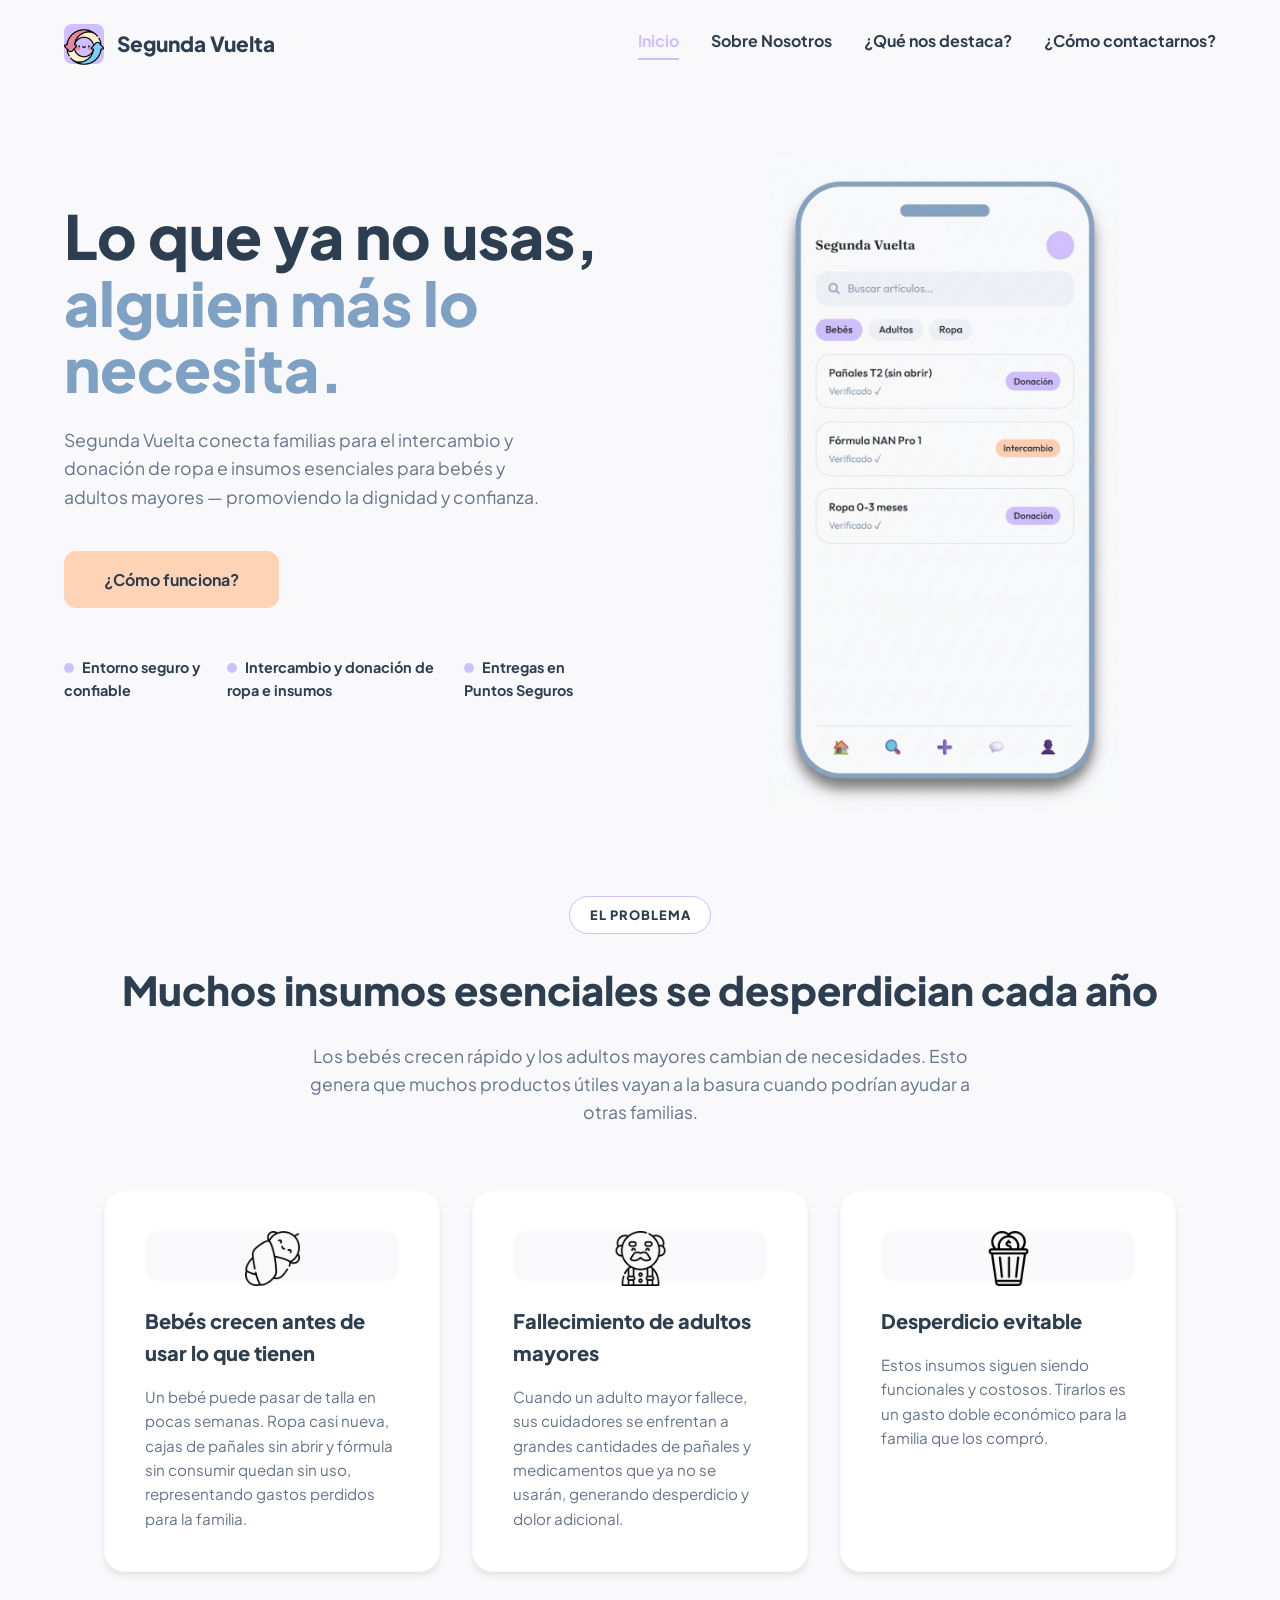
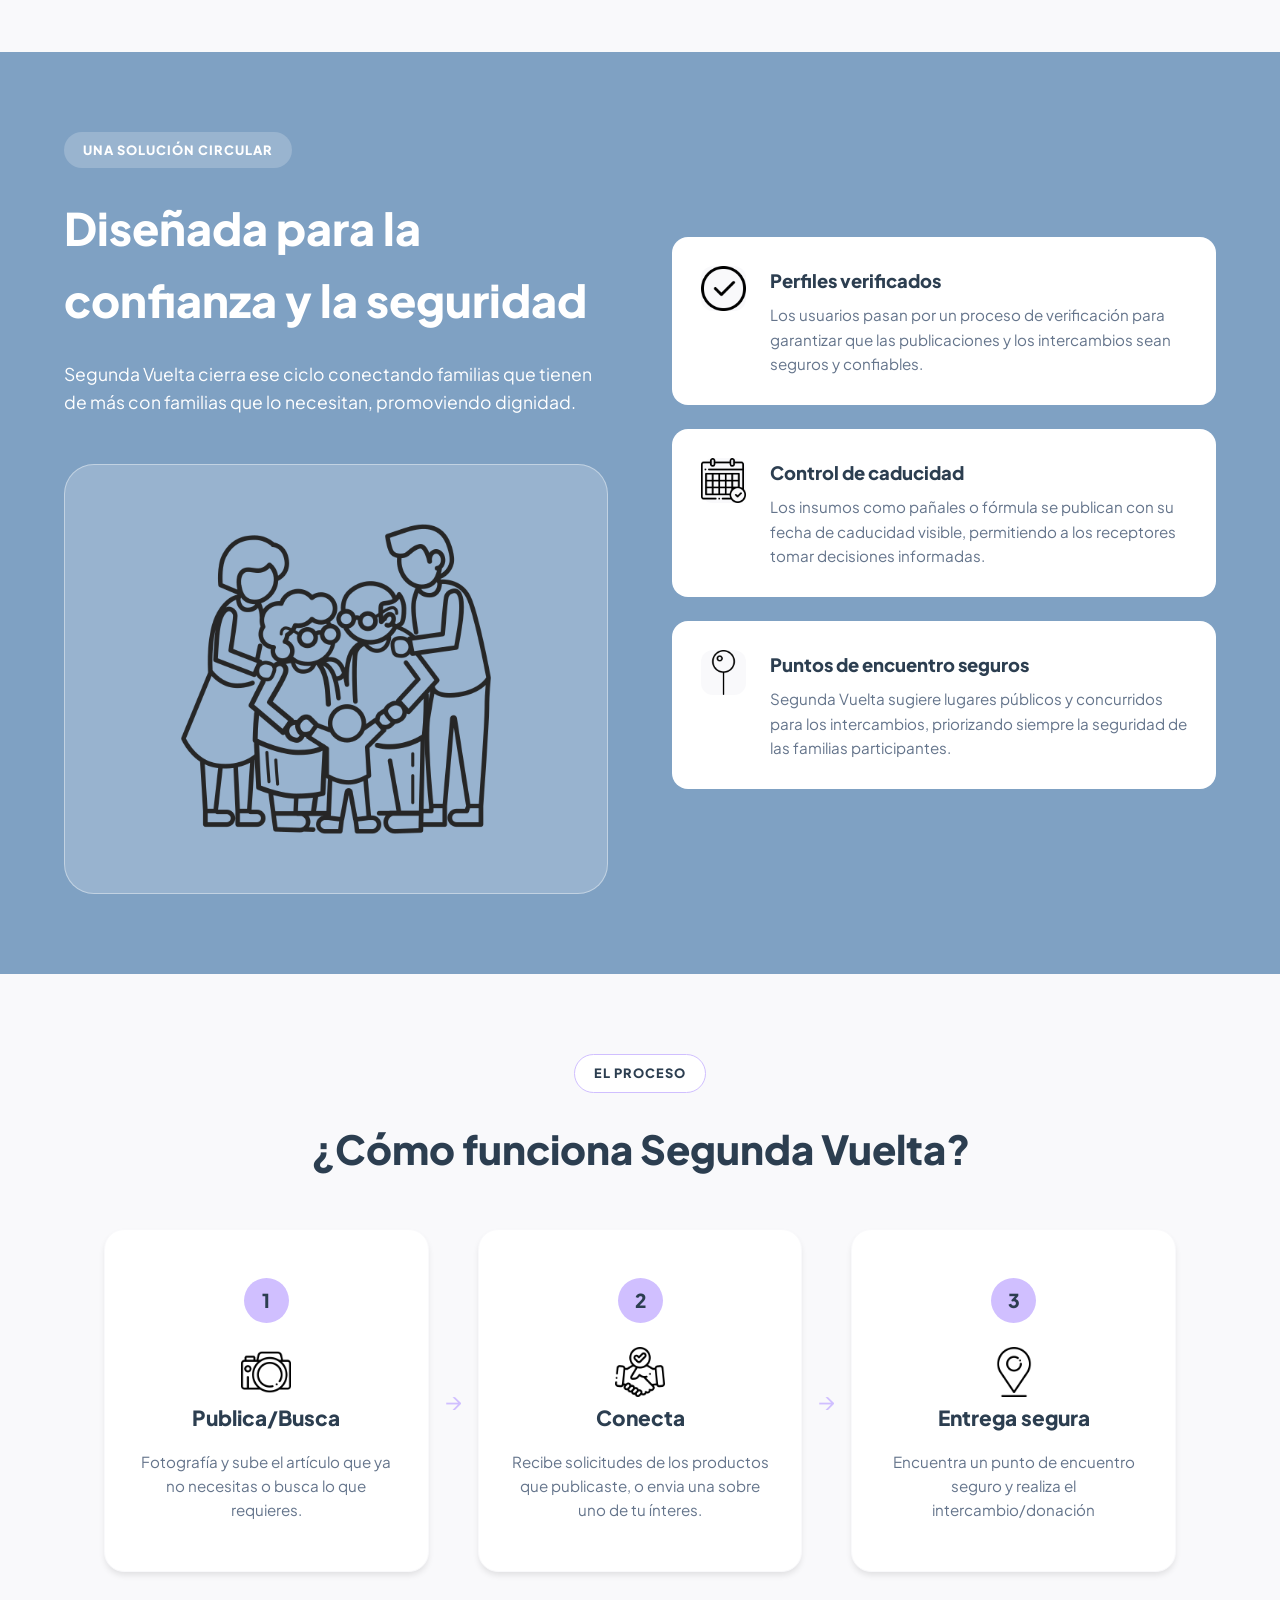
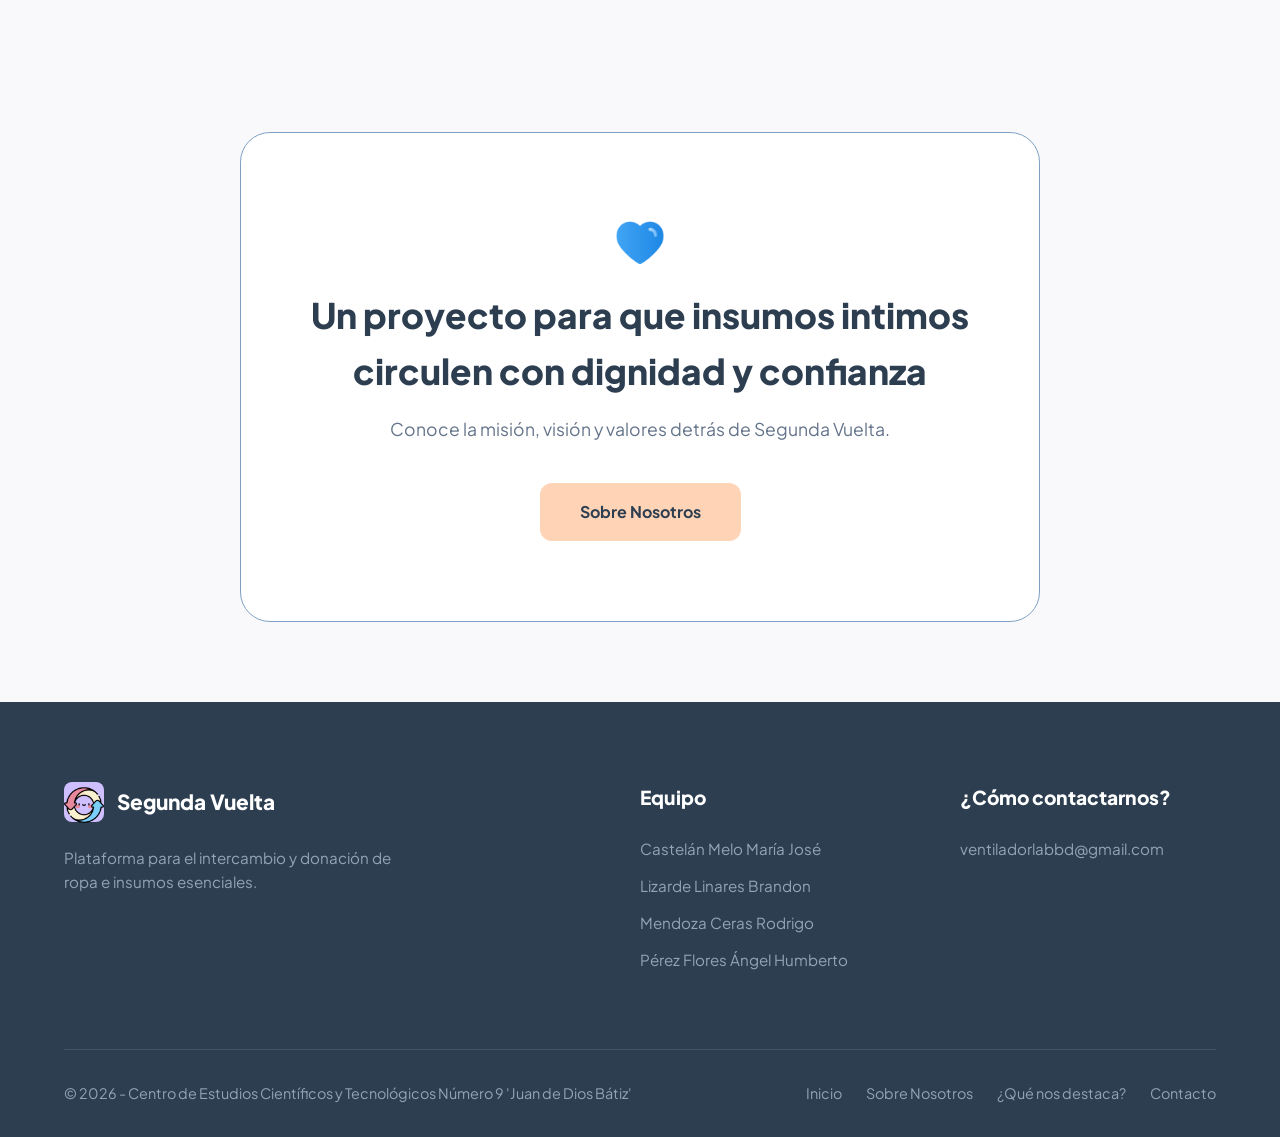
==== commit 3ded725e: "modificación de texto" ====
--- a/index.html
+++ b/index.html
@@ -71,7 +71,7 @@
       <!-- Imagen que actuara como mockup -->
       <div class="imagen-principal-caja">
         <!-- Aquí la imagen del celular (no representa la app real) -->
-        <!-- Nota por si alguien lee el código: la hice con IA🥺🥺, pérdon-->
+        <!-- Nota por si alguien lee el código: la hice con IA🥺🥺-->
         <img src="imagenes/Mockup.jpg" alt="Vista de la app Segunda Vuelta" class="imagen-celular-placeholder">
       </div>
       
@@ -191,7 +191,7 @@
             <img src="imagenes/camara.png" alt="Ícono cámara" class="icono-placeholder">
           </div>
           <h3>Publica/Busca</h3>
-          <p>Fotografía y sube el artículo que ya no necesitas o busca lo que requieres. Indica talla, cantidad y si es donación o intercambio.</p>
+          <p>Fotografía y sube el artículo que ya no necesitas o busca lo que requieres.</p>
         </div>
 
         <div class="flecha-proceso">→</div>
@@ -202,7 +202,7 @@
             <img src="imagenes/acuerdo.png" alt="Ícono manos" class="icono-placeholder">
           </div>
           <h3>Conecta</h3>
-          <p>Recibe solicitudes de familias interesadas. Chatea de forma segura dentro de la app y acuerda los detalles.</p>
+          <p>Recibe solicitudes de los productos que publicaste, o envia una sobre uno de tu ínteres.</p>
         </div>
 
         <div class="flecha-proceso">→</div>
@@ -213,7 +213,7 @@
             <img src="imagenes/alfiler.png" alt="Ícono ubicación" class="icono-placeholder">
           </div>
           <h3>Entrega segura</h3>
-          <p>Encuentra un punto de encuentro seguro, realiza el intercambio o donación y gana puntos de confianza en tu perfil.</p>
+          <p>Encuentra un punto de encuentro seguro y realiza el intercambio/donación</p>
         </div>
       </div>
     </div>
@@ -245,7 +245,7 @@
           </div>
           <span>Segunda Vuelta</span>
         </div>
-        <p>Plataforma para el intercambio y donación de ropa e insumos esenciales. Promoviendo dignidad.</p>
+        <p>Plataforma para el intercambio y donación de ropa e insumos esenciales.</p>
       </div>
 
       <!-- Columna 2: Equipo -->
@@ -268,9 +268,9 @@
     <div class="barra-inferior-pie">
       <p>© 2026 - Centro de Estudios Científicos y Tecnológicos Número 9 'Juan de Dios Bátiz'</p>
       <div class="enlaces-inferiores">
-        <a href="#">Inicio</a>
-        <a href="#">Sobre Nosotros</a>
-        <a href="#">¿Qué nos destaca?</a>
+        <a href="index.html">Inicio</a>
+        <a href="nosotros.html">Sobre Nosotros</a>
+        <a href="que-nos-destaca.html">¿Qué nos destaca?</a>
         <a href="#contacto">Contacto</a>
       </div>
     </div>
--- a/css/style.css
+++ b/css/style.css
@@ -82,7 +82,7 @@
   transition: var(--transicion-suave);
 }
 
-/* al pasar el cursor o estar activo, se pone lila y subraya */
+/* esto hace q al pasar el cursor se ponga lila y subraye */
 .enlace-navegacion:hover,
 .enlace-navegacion.activo {
   color: var(--color-lila);
@@ -344,14 +344,14 @@
   cursor: pointer;
 }
 
-/* al pasar el cursor, la tarjeta se vuelve azul oscuro y se levanta un poco */
+/* esto hace q al pasar el cursor, la tarjeta se vuelve azul oscuro y se levanta un poco */
 .tarjeta-proceso:hover {
   background-color: var(--color-texto-oscuro);
   transform: translateY(-8px);
   box-shadow: var(--sombra-fuerte);
 }
 
-/* forza a que el texto dentro de la tarjeta se vuelva blanco al hacer hover para que se lea bien */
+/* esto forza a que el texto dentro de la tarjeta se vuelva blanco al hacer hover para que se lea bien */
 .tarjeta-proceso:hover h3,
 .tarjeta-proceso:hover p {
   color: var(--blanco);
@@ -372,7 +372,7 @@
   transition: var(--transicion-suave);
 }
 
-/* se invierten los colores del número al hacer hover */
+/* esto invierte los colores del número al hacer hover */
 .tarjeta-proceso:hover .numero-paso {
   background-color: var(--blanco);
   color: var(--color-texto-oscuro);
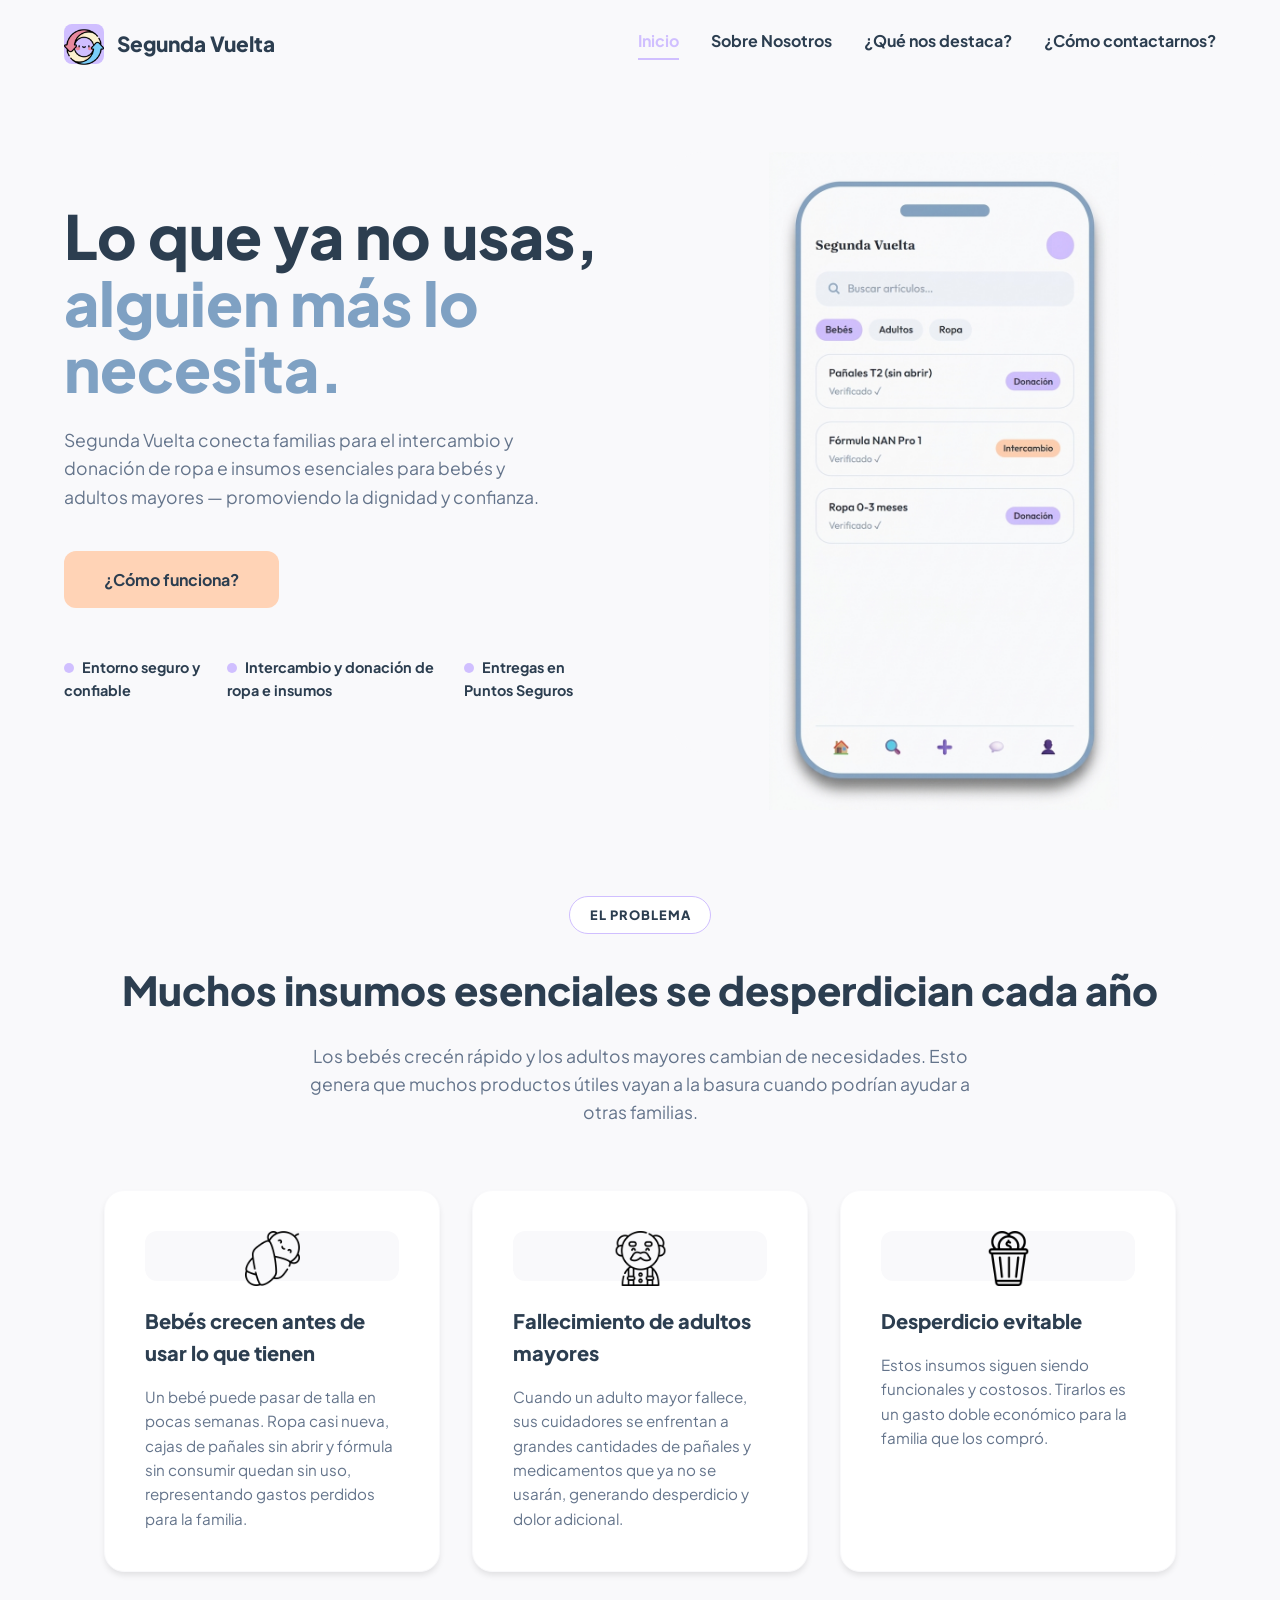
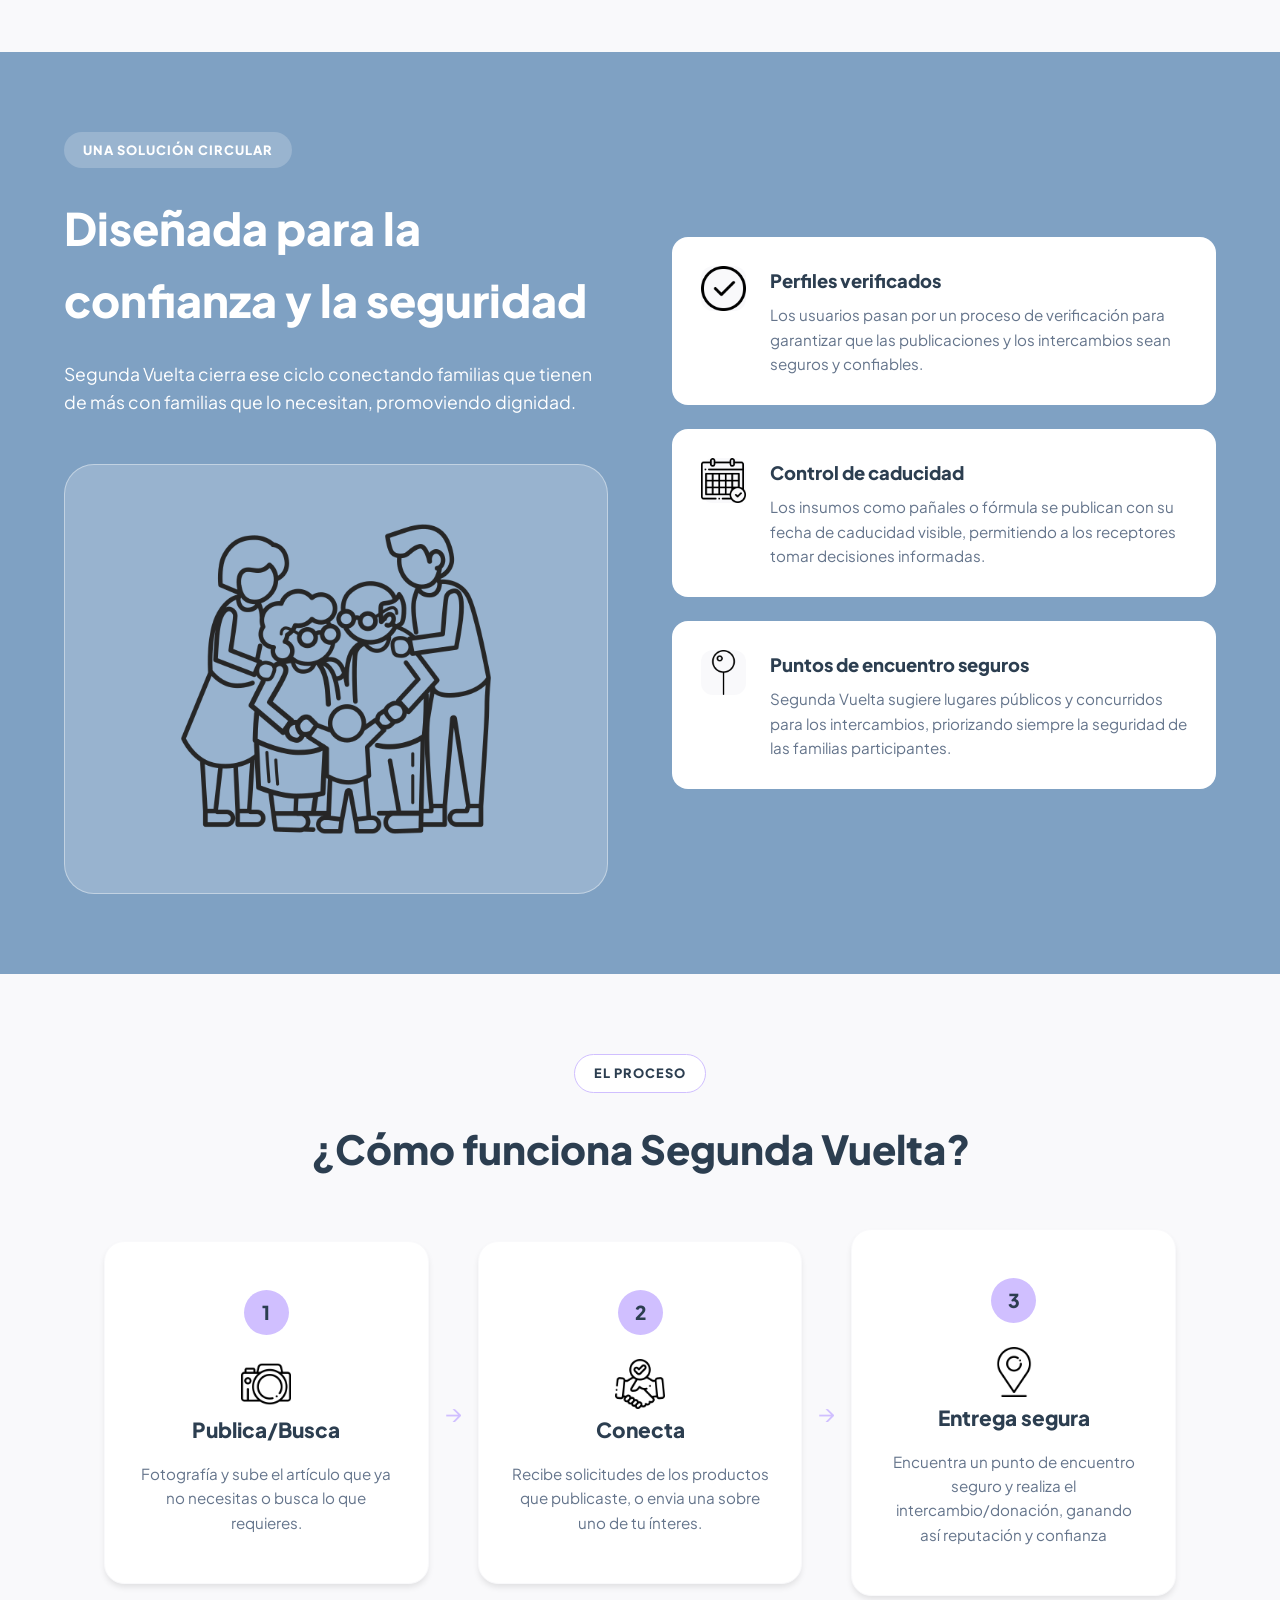
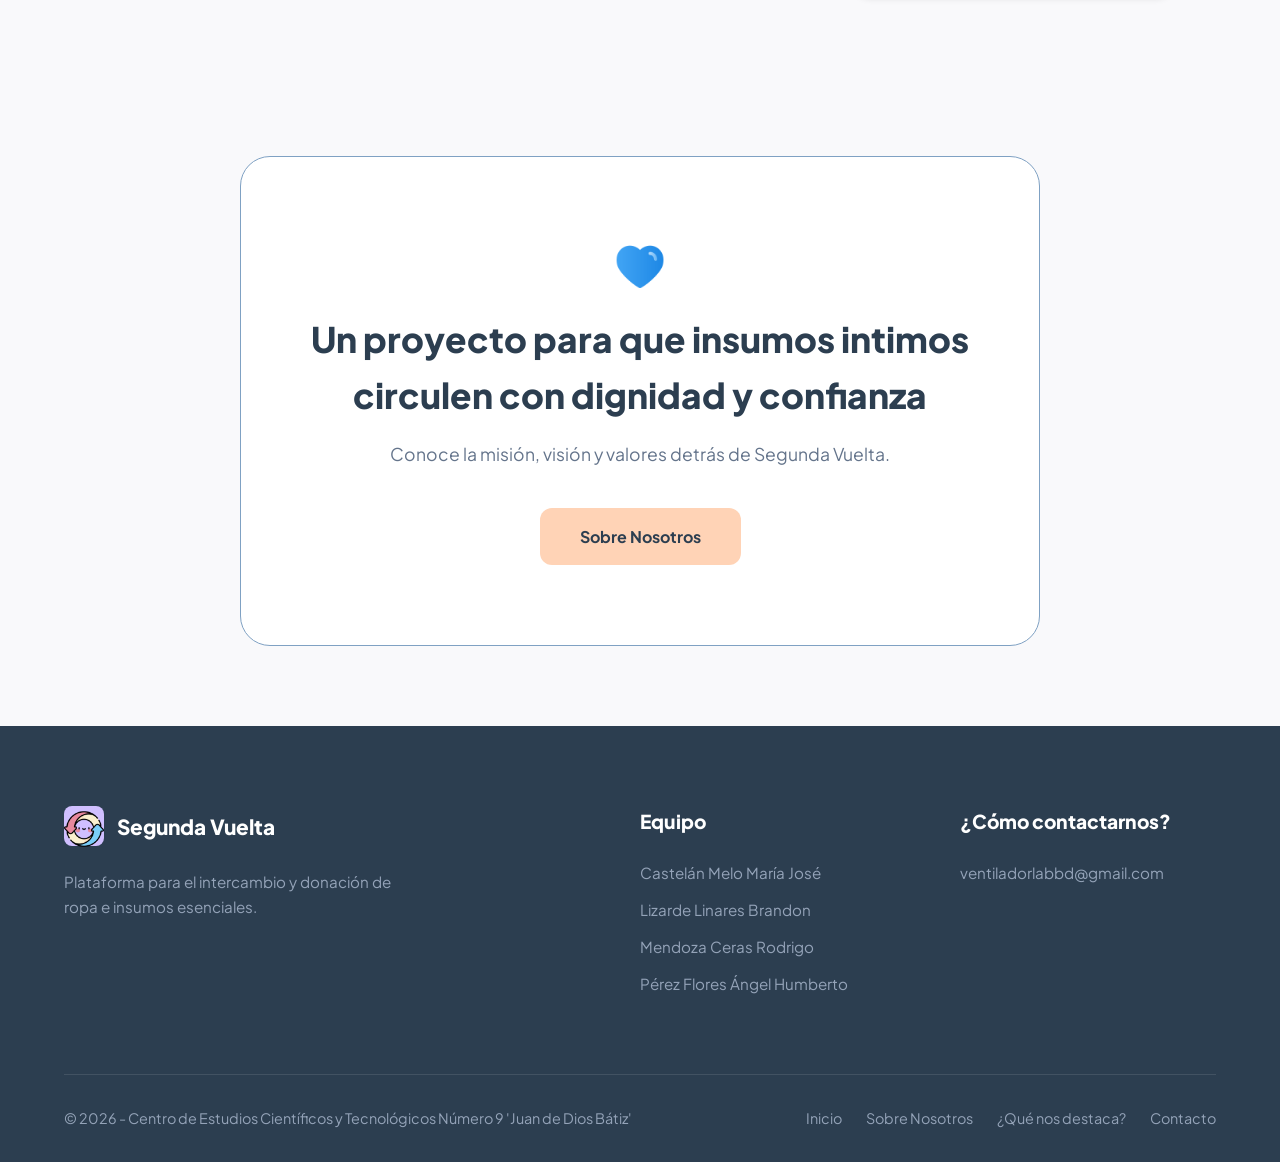
==== commit 7801d3e9: "otra vez modifique el texto" ====
--- a/index.html
+++ b/index.html
@@ -84,7 +84,7 @@
       <div class="etiqueta-seccion">EL PROBLEMA</div>
       <h2 class="titulo-seccion">Muchos insumos esenciales se desperdician cada año</h2>
       <p class="subtitulo-seccion">
-        Los bebés crecen rápido y los adultos mayores cambian de necesidades. Esto genera que muchos productos útiles vayan a la basura cuando podrían ayudar a otras familias.
+        Los bebés crecén rápido y los adultos mayores cambian de necesidades. Esto genera que muchos productos útiles vayan a la basura cuando podrían ayudar a otras familias.
       </p>
 
       <!-- 3 tarjetas de el problema -->
@@ -213,7 +213,7 @@
             <img src="imagenes/alfiler.png" alt="Ícono ubicación" class="icono-placeholder">
           </div>
           <h3>Entrega segura</h3>
-          <p>Encuentra un punto de encuentro seguro y realiza el intercambio/donación</p>
+          <p>Encuentra un punto de encuentro seguro y realiza el intercambio/donación, ganando así reputación y confianza</p>
         </div>
       </div>
     </div>
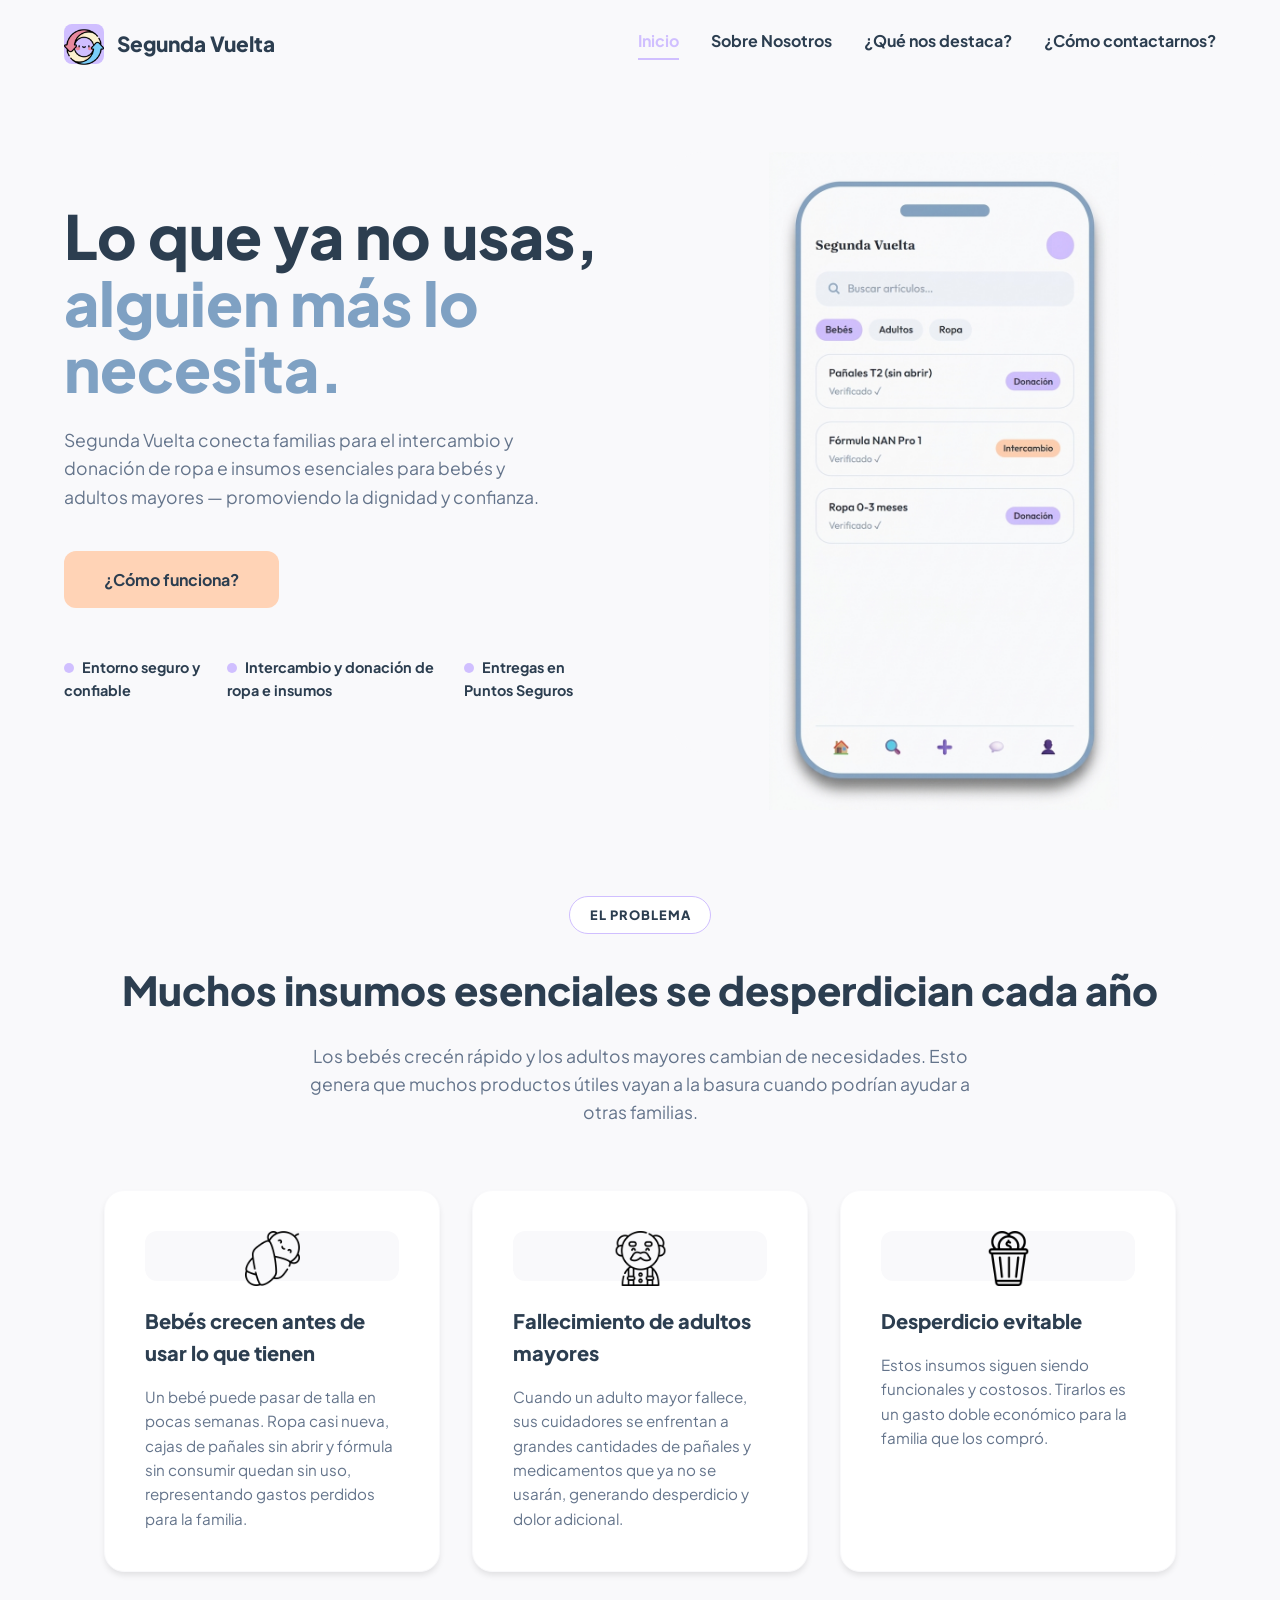
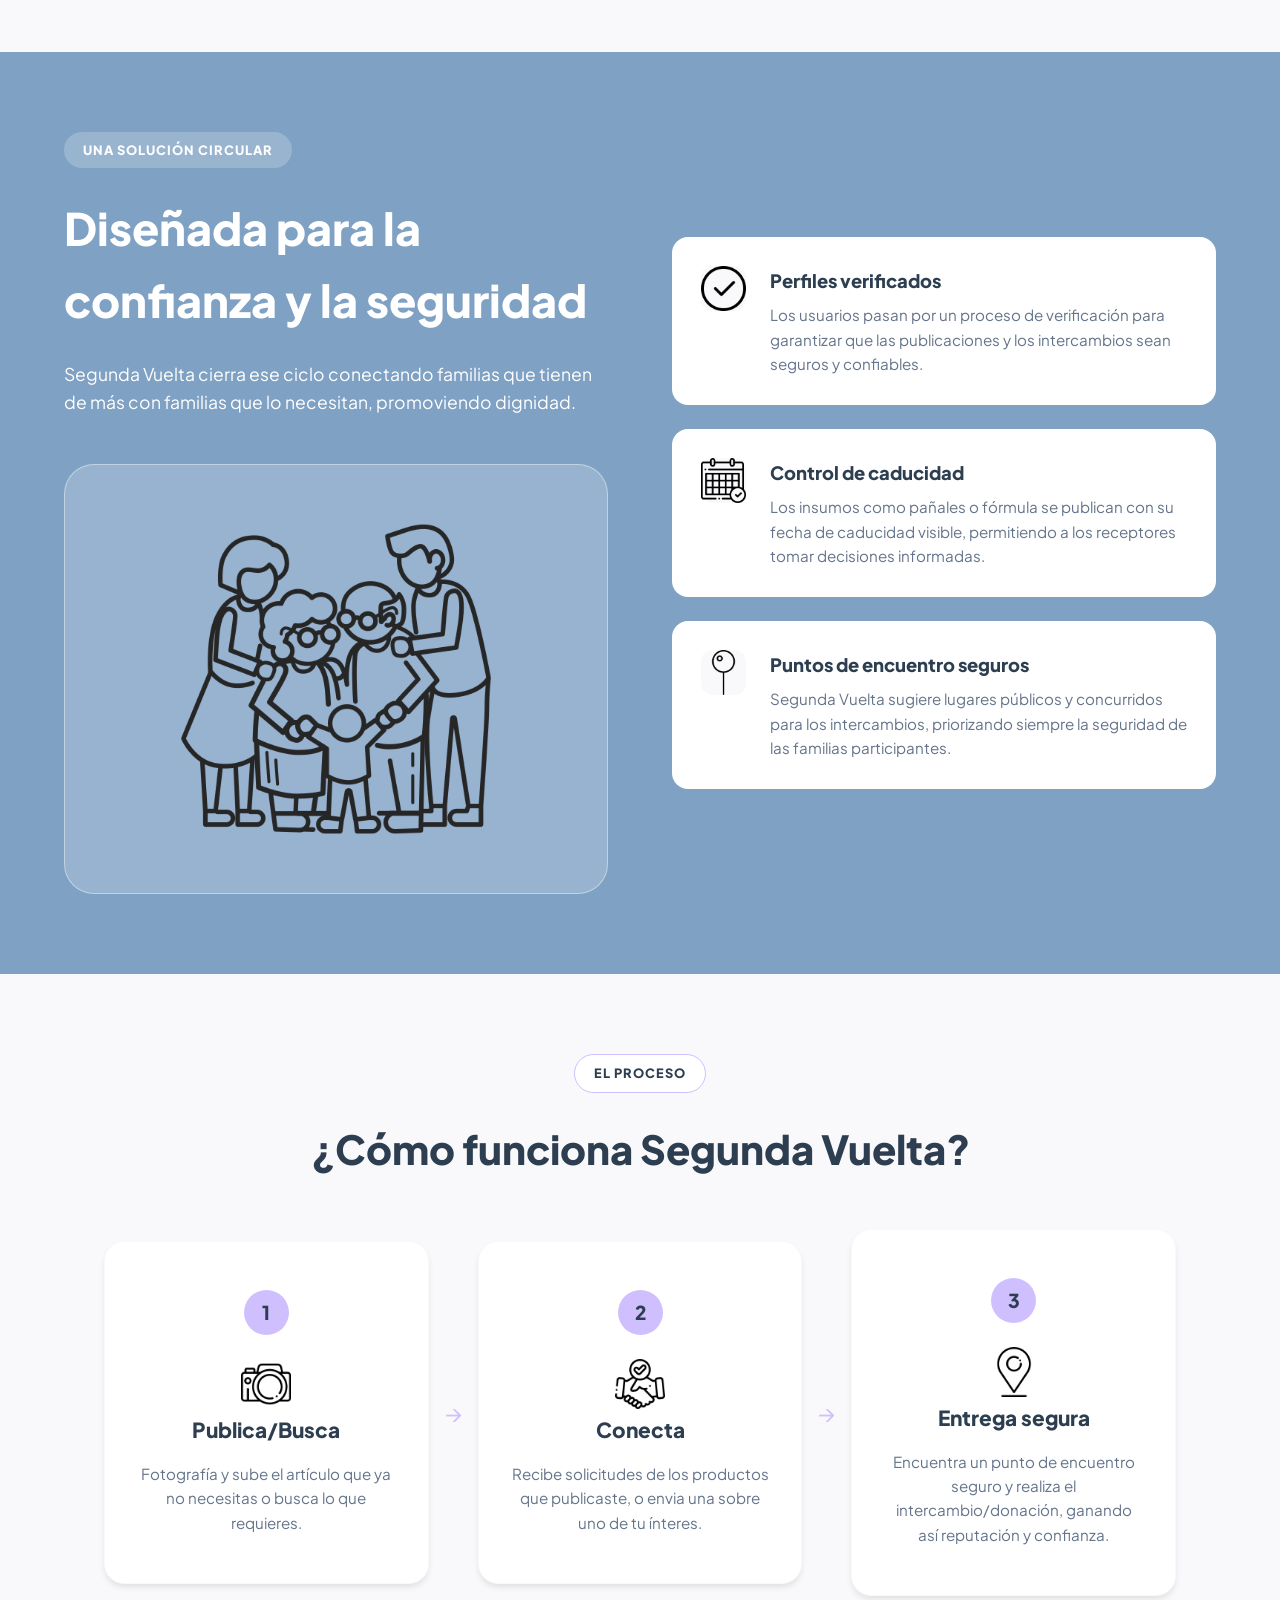
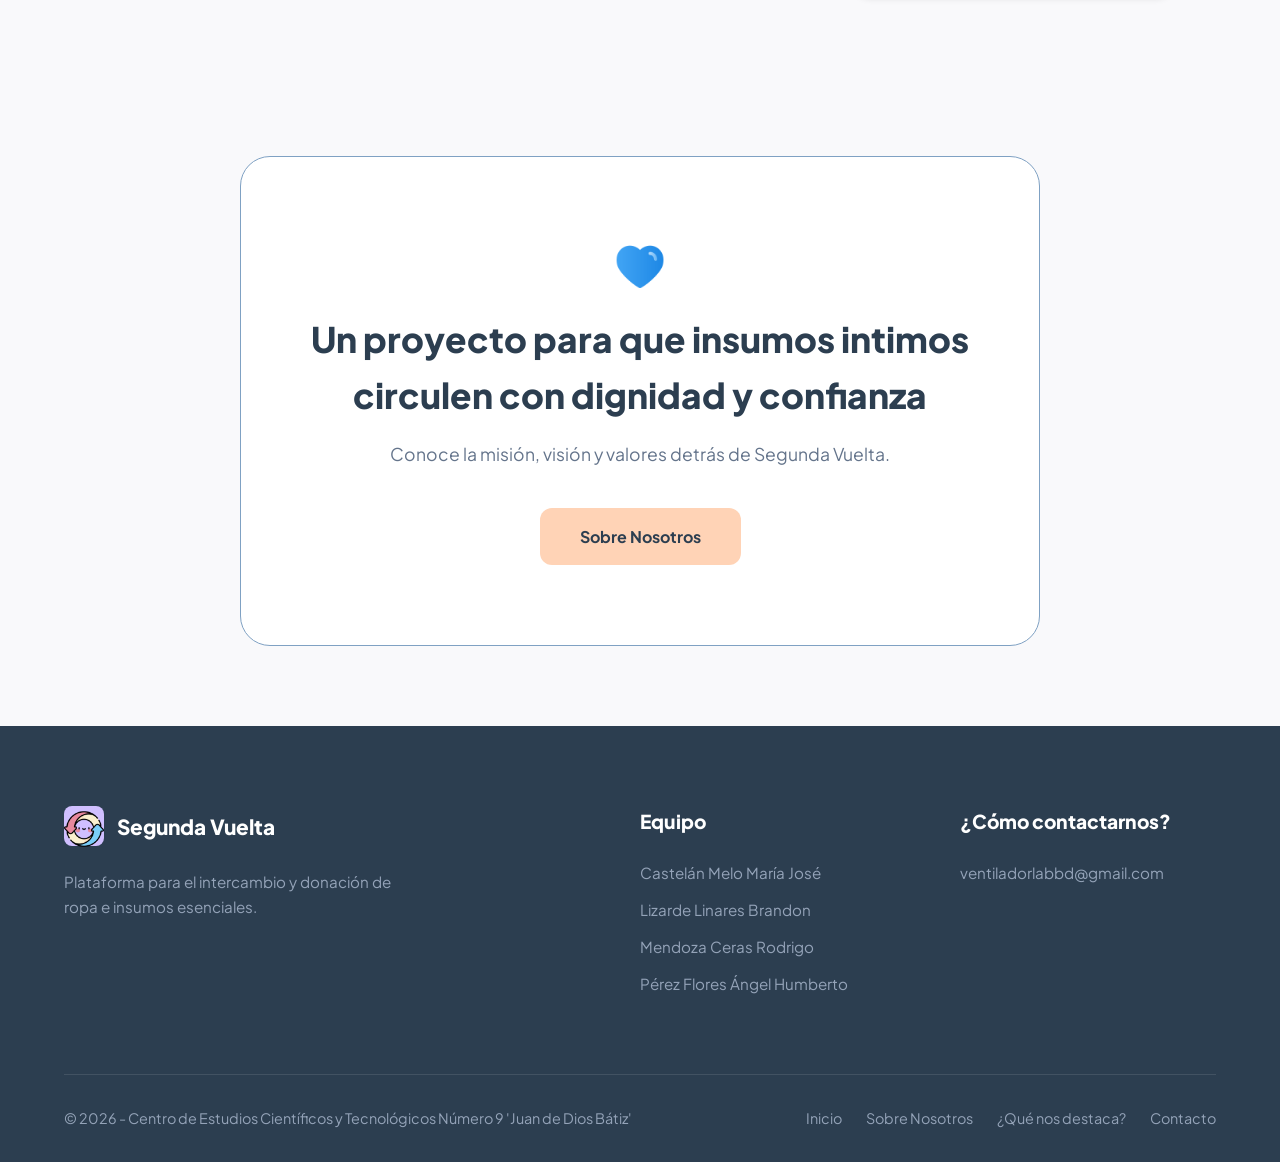
==== commit 27773bc4: "Un texto no se habia actualizado" ====
--- a/index.html
+++ b/index.html
@@ -213,7 +213,7 @@
             <img src="imagenes/alfiler.png" alt="Ícono ubicación" class="icono-placeholder">
           </div>
           <h3>Entrega segura</h3>
-          <p>Encuentra un punto de encuentro seguro y realiza el intercambio/donación, ganando así reputación y confianza</p>
+          <p>Encuentra un punto de encuentro seguro y realiza el intercambio/donación, ganando así reputación y confianza.</p>
         </div>
       </div>
     </div>
